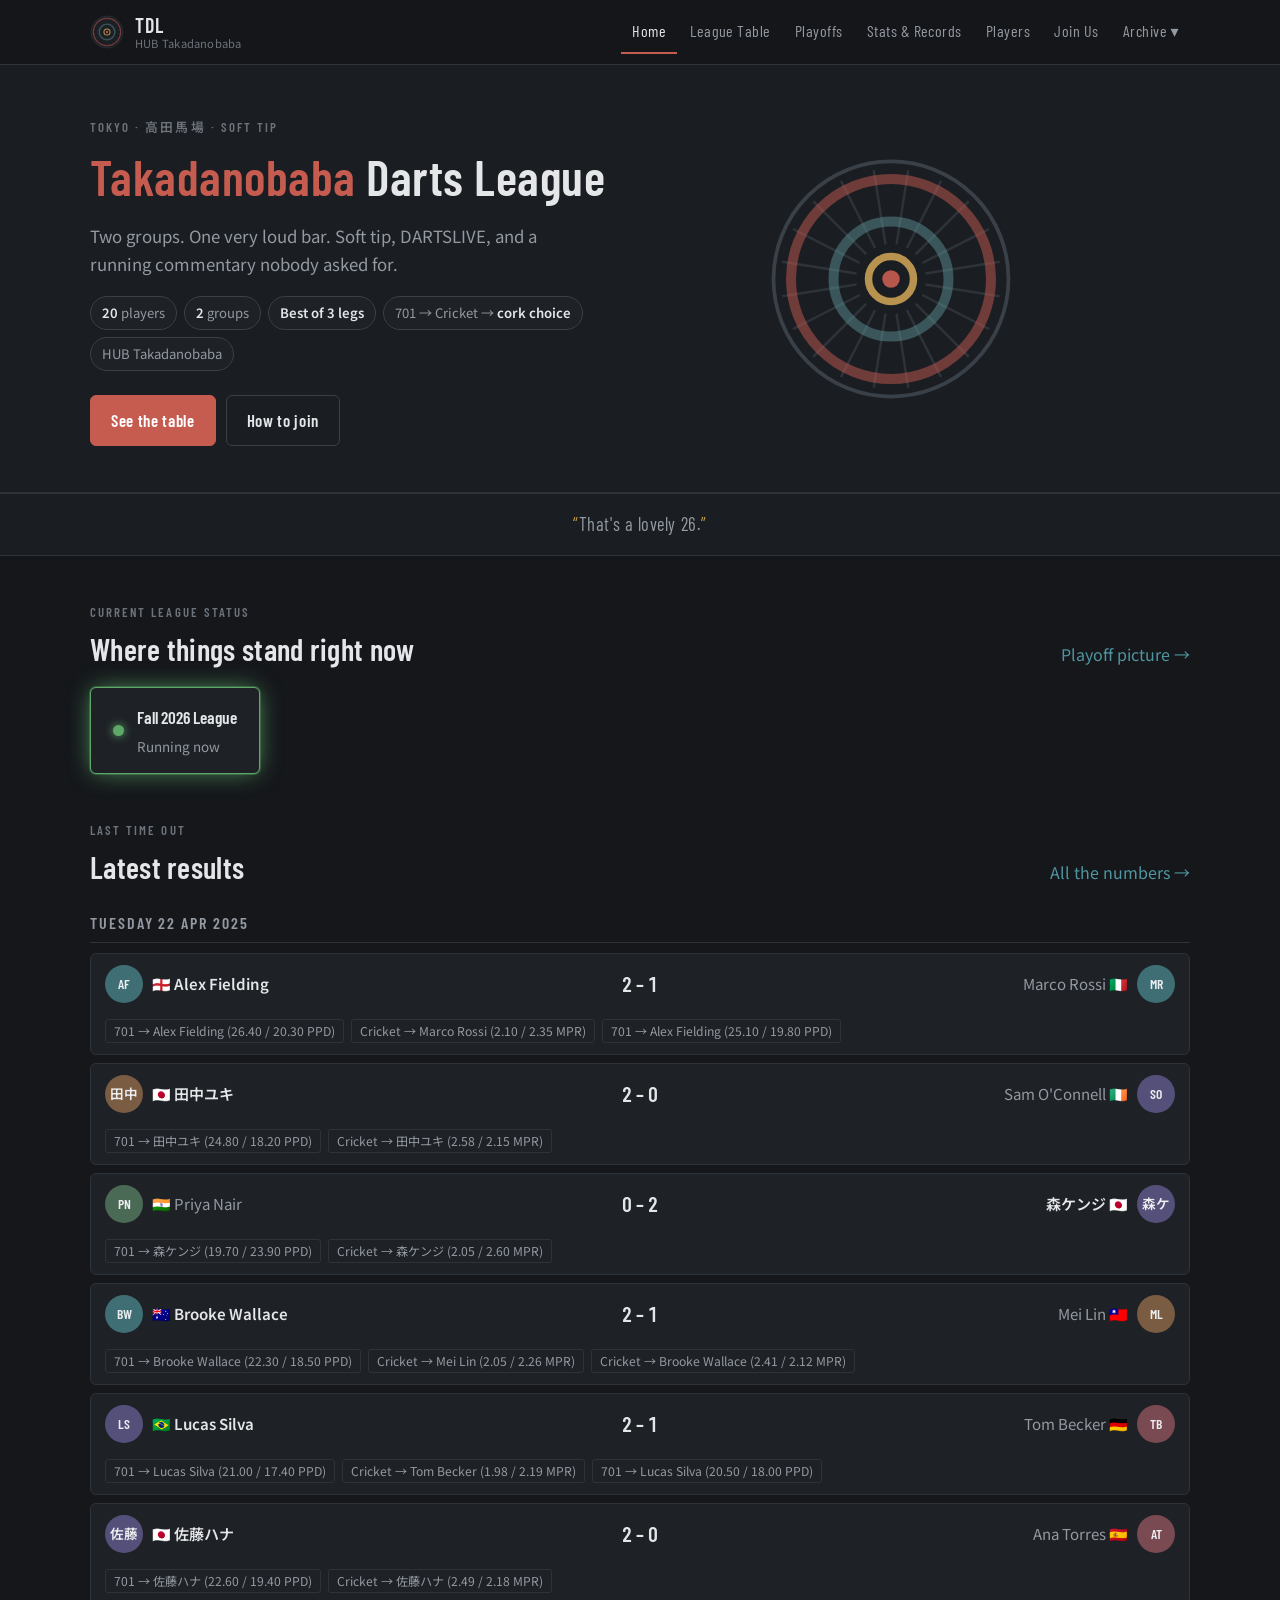
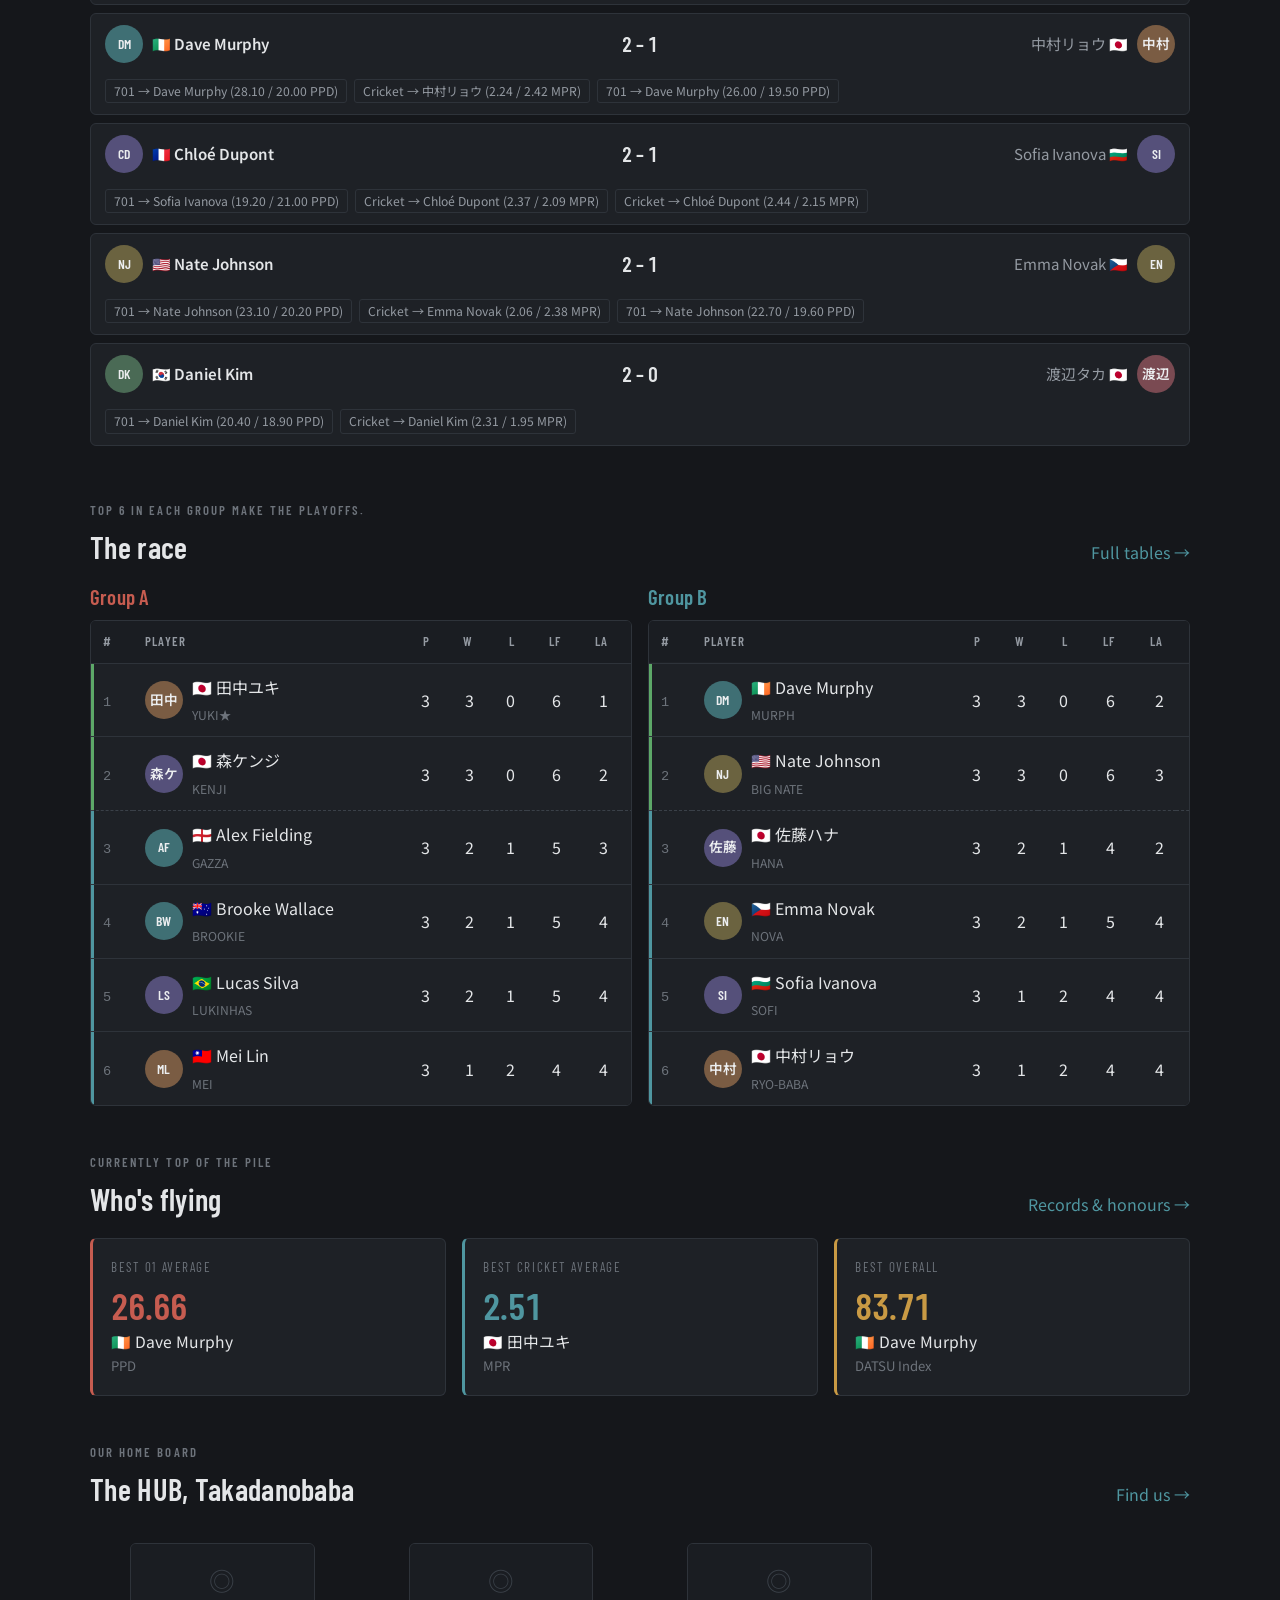
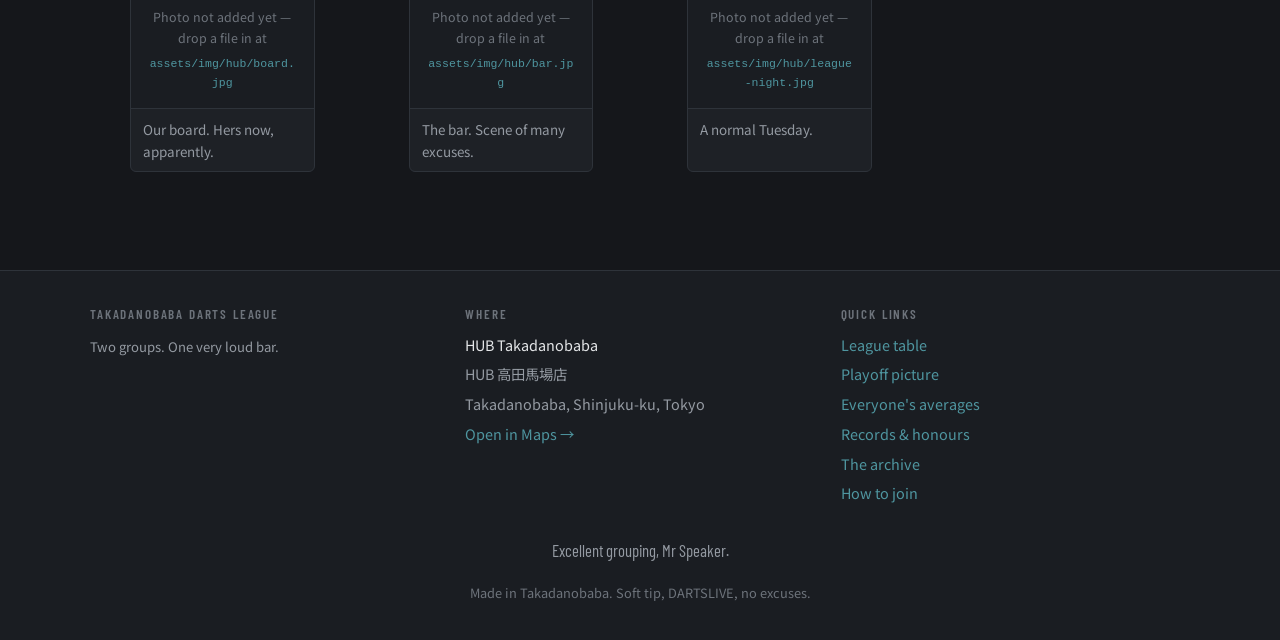
==== index.html @ 2e5734e5 "Initial commit: Datsu darts league site" ====
<!DOCTYPE html>
<html lang="en">
<head>
  <meta charset="UTF-8" />
  <meta name="viewport" content="width=device-width, initial-scale=1.0" />
  <title>Home · TDL</title>
  <meta name="description" content="The Takadanobaba Darts League — soft tip darts league often happening at HUB Takadanobaba, Tokyo. Tables, stats, results and photos." />
  <link rel="icon" href="assets/img/favicon.svg" type="image/svg+xml" />
  <link rel="preconnect" href="https://fonts.googleapis.com" />
  <link rel="preconnect" href="https://fonts.gstatic.com" crossorigin />
  <link href="https://fonts.googleapis.com/css2?family=Barlow+Condensed:wght@400;600;700&family=Noto+Sans+JP:wght@400;500;700&display=swap" rel="stylesheet" />
  <link rel="stylesheet" href="assets/css/styles.css" />
</head>

<body data-page="home" data-title="Home">
  <header class="site-header" id="site-header"></header>

  <!-- ------------------------------------------------------------- HERO -->
  <section class="hero">
    <div class="hero-inner">
      <div>
        <p class="eyebrow">Tokyo · 高田馬場 · Soft tip</p>
        <h1 id="hero-title"></h1>
        <p class="hero-sub" id="hero-sub"></p>
        <div class="chips" id="hero-chips"></div>
        <div class="btn-row">
          <a class="btn" href="league.html">See the table</a>
                    <a class="btn btn-quiet" href="join.html">How to join</a>
        </div>
      </div>
      <div class="hero-art" id="hero-art"></div>
    </div>
  </section>

  <div class="quip-line" id="quip-line"></div>

  <!-- ---------------------------------------------------- LEAGUE STATUS -->
  <section class="section">
    <div class="wrap">
      <div class="section-head">
        <div>
          <p class="eyebrow">Current league status</p>
          <h2>Where things stand right now</h2>
        </div>
        <a href="playoffs.html">Playoff picture →</a>
      </div>
      <div id="status-board"></div>
    </div>
  </section>

  <!-- --------------------------------------------------- LATEST RESULTS -->
  <section class="section" style="padding-top:0">
    <div class="wrap">
      <div class="section-head">
        <div>
          <p class="eyebrow">Last time out</p>
          <h2>Latest results</h2>
        </div>
        <a href="stats.html">All the numbers →</a>
      </div>
      <div id="latest-results"></div>
    </div>
  </section>

    <!-- ----------------------------------------------------- MINI TABLES -->
  <!-- One table per group is built by pages.js, however many groups there are -->
  <section class="section" style="padding-top:0">
    <div class="wrap">
      <div class="section-head">
        <div>
          <p class="eyebrow" id="race-intro"></p>
          <h2>The race</h2>
        </div>
        <a href="league.html">Full tables →</a>
      </div>
      <div class="grid grid-2" id="mini-tables"></div>
    </div>
  </section>

  <!-- --------------------------------------------------------- LEADERS -->
  <section class="section" style="padding-top:0">
    <div class="wrap">
      <div class="section-head">
        <div>
                    <p class="eyebrow">Currently top of the pile</p>
          <h2>Who's flying</h2>
        </div>
        <a href="stats.html#records">Records &amp; honours →</a>
      </div>
      <div class="grid grid-3" id="home-leaders"></div>
    </div>
  </section>

  <!-- ------------------------------------------------------------- HUB -->
  <section class="section" style="padding-top:0">
    <div class="wrap">
      <div class="section-head">
        <div>
          <p class="eyebrow">Our home board</p>
          <h2>The HUB, Takadanobaba</h2>
        </div>
        <a href="join.html">Find us →</a>
      </div>
      <div class="gallery" id="hub-photos"></div>
    </div>
  </section>

  <footer class="site-footer" id="site-footer"></footer>

  <!-- Data first, then the engine, then the page builders -->
  <script src="data/config.js"></script>
  <script src="data/players.js"></script>
  <script src="data/matches.js"></script>
  <script src="data/archive.js"></script>
  <script src="assets/js/core.js"></script>
  <script src="assets/js/pages.js"></script>
  <script src="assets/js/app.js"></script>
</body>
</html>
---- assets/css/styles.css ----
/* ===========================================================================
   DATSU — STYLES
   ---------------------------------------------------------------------------
   Dark, quiet, pub notice-board. If you want to re-skin the site, everything
   you need is in the :root block below — change a colour there and it changes
   everywhere.
   =========================================================================== */

:root {
  /* --- Surfaces ------------------------------------------------------- */
  --ink:     #15171b;   /* page background      */
  --ink-2:   #1a1d22;   /* table heads, footer  */
  --panel:   #1e2126;   /* cards                */
  --panel-2: #23272d;   /* raised bits, hover   */
  --line:    #2e333a;   /* borders              */
  --line-2:  #3a4048;   /* stronger borders     */

  /* --- Text ----------------------------------------------------------- */
  --text:  #e4e6e8;
  --muted: #949aa2;
  --dim:   #6d737b;

  /* --- Accents. Still moody, but with a bit more life in them now. ---- */
  --accent:      #c65c50;   /* dartboard red   */
  --accent-cool: #4f96a0;   /* slate teal      */
  --accent-warm: #c99a44;   /* brass           */
  --accent-good: #5da868;   /* muted green     */
  --accent-gold: #d6b13a;   /* bright gold     */
  --accent-plum: #9a6bab;   /* dusty purple    */

  --font-head: "Barlow Condensed", "Noto Sans JP", "Hiragino Sans", system-ui, sans-serif;
  --font-body: "Noto Sans JP", "Hiragino Sans", system-ui, -apple-system, "Segoe UI", sans-serif;
  --font-mono: ui-monospace, SFMono-Regular, "SF Mono", Menlo, Consolas, monospace;

  --radius: 6px;
  --maxw: 1140px;
}

* { box-sizing: border-box; }
html { scroll-behavior: smooth; }

body {
  margin: 0;
  background: var(--ink);
  color: var(--text);
  font-family: var(--font-body);
  font-size: 16px;
  line-height: 1.65;
  -webkit-font-smoothing: antialiased;
}

img { max-width: 100%; display: block; }
a { color: var(--accent-cool); text-decoration: none; }
a:hover { color: var(--text); text-decoration: underline; text-underline-offset: 3px; }

.wrap { width: 100%; max-width: var(--maxw); margin: 0 auto; padding: 0 20px; }

/* ---------------------------------------------------------------- TYPE --- */
h1, h2, h3, h4 {
  font-family: var(--font-head);
  font-weight: 600;
  line-height: 1.2;
  letter-spacing: 0.01em;
  margin: 0 0 0.5em;
}
h1 { font-size: clamp(2rem, 5vw, 3.1rem); }
h2 { font-size: clamp(1.4rem, 3vw, 1.9rem); }
h3 { font-size: clamp(1.1rem, 2vw, 1.3rem); }
h4 { font-size: 1.05rem; }

.accent      { color: var(--accent); }
.accent-cool { color: var(--accent-cool); }
.accent-warm { color: var(--accent-warm); }
.accent-good { color: var(--accent-good); }
.accent-gold { color: var(--accent-gold); }
.accent-plum { color: var(--accent-plum); }

.eyebrow {
  font-family: var(--font-head);
  font-size: 0.8rem;
  font-weight: 600;
  letter-spacing: 0.16em;
  text-transform: uppercase;
  color: var(--dim);
  margin: 0 0 8px;
}
.muted { color: var(--muted); }
.tiny { font-size: 0.82rem; }
.center { text-align: center; }
.mono { font-family: var(--font-mono); font-size: 0.86em; }

/* -------------------------------------------------------------- HEADER --- */
.site-header {
  position: sticky;
  top: 0;
  z-index: 100;
  background: rgba(21, 23, 27, 0.94);
  backdrop-filter: blur(8px);
  border-bottom: 1px solid var(--line);
}
.header-inner {
  display: flex;
  align-items: center;
  justify-content: space-between;
  gap: 16px;
  padding: 10px 20px;
  max-width: var(--maxw);
  margin: 0 auto;
}
.brand { display: flex; align-items: center; gap: 11px; color: var(--text); }
.brand:hover { text-decoration: none; }
.brand svg { width: 34px; height: 34px; flex: none; }
.brand-text {
  font-family: var(--font-head);
  font-size: 1.25rem;
  font-weight: 600;
  line-height: 1.15;
  letter-spacing: 0.04em;
}
.brand-text small {
  display: block;
  font-family: var(--font-body);
  font-weight: 400;
  color: var(--dim);
  font-size: 0.7rem;
  letter-spacing: 0.02em;
}

.nav-toggle {
  display: none;
  background: var(--panel-2);
  color: var(--text);
  border: 1px solid var(--line-2);
  border-radius: var(--radius);
  font-family: var(--font-head);
  font-size: 0.9rem;
  letter-spacing: 0.1em;
  padding: 9px 14px;
  cursor: pointer;
}

.nav { display: flex; align-items: center; gap: 2px; }
.nav a {
  display: block;
  padding: 8px 11px;
  border-radius: var(--radius);
  color: var(--muted);
  font-family: var(--font-head);
  font-size: 1rem;
  letter-spacing: 0.03em;
  white-space: nowrap;
  border-bottom: 2px solid transparent;
}
.nav a:hover { background: var(--panel-2); color: var(--text); text-decoration: none; }
.nav a.active { color: var(--text); border-bottom-color: var(--accent); border-radius: 0; }

.has-dropdown { position: relative; }
.dropdown {
  position: absolute;
  top: calc(100% + 4px);
  right: 0;
  min-width: 250px;
  background: var(--panel);
  border: 1px solid var(--line-2);
  border-radius: var(--radius);
  padding: 6px;
  display: none;
  box-shadow: 0 14px 30px rgba(0, 0, 0, 0.45);
}
.has-dropdown:hover .dropdown,
.has-dropdown:focus-within .dropdown,
.dropdown.open { display: block; }
.dropdown a { font-family: var(--font-body); font-size: 0.9rem; letter-spacing: 0; border-bottom: none; }
.dropdown .dd-type { color: var(--dim); font-size: 0.78rem; }

/* ---------------------------------------------------------------- HERO --- */
.hero { border-bottom: 1px solid var(--line); background: var(--ink-2); }
.hero-inner {
  max-width: var(--maxw);
  margin: 0 auto;
  padding: 52px 20px 46px;
  display: grid;
  grid-template-columns: 1.2fr 0.8fr;
  gap: 40px;
  align-items: center;
}
.hero h1 { margin-bottom: 12px; }
.hero-sub { font-size: 1.05rem; color: var(--muted); max-width: 52ch; }
.hero-art svg { width: 100%; height: auto; max-width: 250px; margin: 0 auto; }

/* --------------------------------------------------------------- CHIPS --- */
.chips { display: flex; flex-wrap: wrap; gap: 7px; margin-top: 18px; }
.chip {
  font-size: 0.82rem;
  padding: 5px 11px;
  border: 1px solid var(--line-2);
  border-radius: 999px;
  background: var(--panel);
  color: var(--muted);
}
.chip strong { color: var(--text); font-weight: 600; }

/* -------------------------------------------------------------- BUTTON --- */
.btn {
  display: inline-block;
  font-family: var(--font-head);
  font-size: 1.05rem;
  font-weight: 600;
  letter-spacing: 0.04em;
  padding: 11px 20px;
  border-radius: var(--radius);
  border: 1px solid var(--accent);
  background: var(--accent);
  color: #fff;
  cursor: pointer;
  transition: background .15s ease, border-color .15s ease;
}
.btn:hover { background: #c4625a; border-color: #c4625a; color: #fff; text-decoration: none; }
.btn-quiet { background: transparent; border-color: var(--line-2); color: var(--text); }
.btn-quiet:hover { background: var(--panel-2); border-color: var(--muted); color: var(--text); }
.btn-row { display: flex; flex-wrap: wrap; gap: 10px; margin-top: 24px; }

/* ------------------------------------------------------------ SECTIONS --- */
.section { padding: 46px 0; }
.section-head { display: flex; align-items: flex-end; justify-content: space-between; gap: 16px; flex-wrap: wrap; margin-bottom: 20px; }
.section-head h2 { margin: 0; }

.grid { display: grid; gap: 16px; }
.grid-2 { grid-template-columns: repeat(2, minmax(0, 1fr)); }
.grid-3 { grid-template-columns: repeat(3, minmax(0, 1fr)); }
.grid-4 { grid-template-columns: repeat(4, minmax(0, 1fr)); }

.card {
  background: var(--panel);
  border: 1px solid var(--line);
  border-radius: var(--radius);
  padding: 20px;
}
.card h3 { margin-bottom: 8px; }
.card p:last-child { margin-bottom: 0; }
/* A quiet left edge, to mark a card as worth reading */
.card-accent { border-left: 3px solid var(--accent); }
.card-accent-cool { border-left: 3px solid var(--accent-cool); }
.card-accent-warm { border-left: 3px solid var(--accent-warm); }
.card-accent-good { border-left: 3px solid var(--accent-good); }
a.card:hover { border-color: var(--line-2); background: var(--panel-2); text-decoration: none; }

/* -------------------------------------------------------- STATUS BADGE ---
   One thing only: is a league on. A quiet coloured glow does the talking. */
.status-badge {
  display: inline-flex;
  align-items: center;
  gap: 13px;
  padding: 15px 22px;
  border-radius: var(--radius);
  background: var(--panel);
  border: 1px solid var(--line-2);
}
.status-badge.is-on {
  border-color: var(--accent-good);
  box-shadow: 0 0 0 1px rgba(93, 168, 104, 0.35), 0 0 24px -4px var(--accent-good);
}
.status-badge.is-off {
  border-color: var(--accent-warm);
  box-shadow: 0 0 0 1px rgba(201, 154, 68, 0.35), 0 0 24px -4px var(--accent-warm);
}
.status-badge .status-dot { width: 11px; height: 11px; border-radius: 50%; flex: none; }
.status-badge.is-on .status-dot { background: var(--accent-good); box-shadow: 0 0 10px var(--accent-good); }
.status-badge.is-off .status-dot { background: var(--accent-warm); box-shadow: 0 0 10px var(--accent-warm); }
.status-badge .status-text strong {
  display: block;
  font-family: var(--font-head);
  font-size: 1.08rem;
  font-weight: 600;
}
.status-badge .status-text span { color: var(--muted); font-size: 0.84rem; }

/* --------------------------------------------------------------- TABLE --- */
.table-wrap { overflow-x: auto; border: 1px solid var(--line); border-radius: var(--radius); background: var(--panel); }
table.data { width: 100%; border-collapse: collapse; min-width: 640px; }
table.data th, table.data td {
  padding: 10px 12px;
  text-align: left;
  border-bottom: 1px solid var(--line);
  white-space: nowrap;
}
table.data thead th {
  font-family: var(--font-head);
  font-size: 0.8rem;
  font-weight: 600;
  letter-spacing: 0.1em;
  text-transform: uppercase;
  color: var(--muted);
  background: var(--ink-2);
  position: sticky;
  top: 0;
}
table.data tbody tr:hover { background: var(--panel-2); }
table.data td.num, table.data th.num { text-align: right; font-variant-numeric: tabular-nums; }
table.data tbody tr:last-child td { border-bottom: none; }
.sortable thead th { cursor: pointer; user-select: none; }
.sortable thead th:hover { color: var(--text); }
.sortable thead th.sorted-asc::after { content: " \2191"; color: var(--accent); }
.sortable thead th.sorted-desc::after { content: " \2193"; color: var(--accent); }

.pos { font-family: var(--font-mono); font-size: 0.85rem; color: var(--dim); }
.player-cell { display: flex; align-items: center; gap: 9px; }
.player-cell .flag { font-size: 1rem; }
.player-cell .dl { color: var(--dim); font-size: 0.76rem; }

/* Playoff zones — a coloured edge, not a wash of colour */
tr.zone-bye td:first-child      { box-shadow: inset 3px 0 0 var(--accent-good); }
tr.zone-playoff td:first-child  { box-shadow: inset 3px 0 0 var(--accent-cool); }
tr.zone-out td:first-child      { box-shadow: inset 3px 0 0 var(--line-2); }
tr.cutline td { border-bottom: 1px dashed var(--line-2) !important; }

.legend { display: flex; flex-wrap: wrap; gap: 16px; margin-top: 12px; font-size: 0.84rem; color: var(--muted); }
.legend span::before { content: ""; display: inline-block; width: 10px; height: 10px; border-radius: 2px; margin-right: 7px; }
.legend .l-bye::before { background: var(--accent-good); }
.legend .l-po::before { background: var(--accent-cool); }
.legend .l-out::before { background: var(--line-2); }

.tag {
  display: inline-block;
  font-family: var(--font-head);
  font-size: 0.75rem;
  font-weight: 600;
  letter-spacing: 0.08em;
  text-transform: uppercase;
  padding: 2px 8px;
  border-radius: 3px;
  border: 1px solid currentColor;
}
.tag-bye  { color: var(--accent-good); }
.tag-in   { color: var(--accent-cool); }
.tag-hunt { color: var(--accent-warm); }
.tag-out  { color: var(--dim); }

/* --------------------------------------------------------- LEADER CARD --- */
.leader {
  background: var(--panel);
  border: 1px solid var(--line);
  border-radius: var(--radius);
  padding: 18px;
}
.leader .cat {
  font-family: var(--font-head);
  font-size: 0.82rem;
  letter-spacing: 0.12em;
  color: var(--dim);
  text-transform: uppercase;
}
.leader .val {
  font-family: var(--font-head);
  font-size: 2.3rem;
  font-weight: 600;
  line-height: 1.1;
  margin: 6px 0 4px;
  font-variant-numeric: tabular-nums;
}
.leader .who { font-size: 0.98rem; }
.leader .sub { color: var(--dim); font-size: 0.82rem; }

/* A coloured left edge so a row of leader cards is not all one shade */
.leader.tint-accent      { border-left: 3px solid var(--accent); }
.leader.tint-accent-cool { border-left: 3px solid var(--accent-cool); }
.leader.tint-accent-warm { border-left: 3px solid var(--accent-warm); }
.leader.tint-accent-good { border-left: 3px solid var(--accent-good); }
.leader.tint-accent-gold { border-left: 3px solid var(--accent-gold); }
.leader.tint-accent-plum { border-left: 3px solid var(--accent-plum); }

/* ------------------------------------------------------------- AVATARS --- */
.avatar {
  width: 38px; height: 38px; flex: none;
  border-radius: 50%;
  display: grid; place-items: center;
  font-family: var(--font-head);
  font-size: 0.85rem;
  font-weight: 600;
  color: #eceef0;
  background: var(--panel-2);
  overflow: hidden;
}
.avatar img { width: 100%; height: 100%; object-fit: cover; }
.avatar-lg { width: 58px; height: 58px; font-size: 1.15rem; }

.player-card { display: flex; gap: 13px; align-items: flex-start; }
.player-card .meta { min-width: 0; }
.player-card .nm { font-family: var(--font-head); font-size: 1.25rem; font-weight: 600; line-height: 1.2; }
.player-card .dl { color: var(--accent-cool); font-size: 0.85rem; font-family: var(--font-mono); }
.notes { list-style: none; padding: 0; margin: 12px 0 0; display: flex; flex-wrap: wrap; gap: 6px; }
.notes li {
  font-size: 0.78rem;
  border: 1px solid var(--line-2);
  border-radius: 3px;
  padding: 2px 8px;
  color: var(--accent-warm);
}

/* ------------------------------------------------------------- BRACKET ---
   Every round is a flex column of equal-height cells, so one cell in round
   two is exactly as tall as two cells in round one and therefore lines up
   with the middle of the pair that feeds it. The joining lines are drawn
   with pseudo-elements, so there is no fixed geometry to maintain when the
   number of players changes.                                              */

.bracket-scroll { overflow-x: auto; padding-bottom: 10px; }
.bracket {
  --conn: 26px;                 /* width of the connector gutter */
  display: flex;
  align-items: stretch;
  min-width: 900px;
}
.bracket-round { flex: 1 1 0; display: flex; flex-direction: column; min-width: 0; }
.bracket-round:not(:last-child) { padding-right: var(--conn); }

.bracket-round-title {
  flex: none;
  font-family: var(--font-head);
  font-size: 0.82rem;
  font-weight: 600;
  letter-spacing: 0.14em;
  text-transform: uppercase;
  color: var(--muted);
  text-align: center;
  margin: 0 0 12px;
  padding-bottom: 8px;
  border-bottom: 1px solid var(--line);
}
.bracket-round-title span {
  display: block;
  font-size: 0.78rem;
  font-weight: 400;
  letter-spacing: 0.04em;
  text-transform: none;
  color: var(--dim);
}

.bracket-cells { flex: 1; display: flex; flex-direction: column; min-height: calc(var(--cells, 8) * 66px); }
.bracket-cell { flex: 1; display: flex; align-items: center; position: relative; min-width: 0; }

/* Outgoing line: cell centre to half way across the gutter. */
.bracket-round:not(:last-child) .bracket-cell:not(.is-empty)::after {
  content: "";
  position: absolute;
  left: 100%;
  top: 50%;
  width: calc(var(--conn) / 2);
  border-top: 1px solid var(--line-2);
}
/* Vertical line: half a cell, up or down, meeting its partner on the join. */
.bracket-round:not(:last-child) .bracket-cell:not(.is-empty)::before {
  content: "";
  position: absolute;
  left: calc(100% + var(--conn) / 2);
  height: 50%;
  border-left: 1px solid var(--line-2);
}
.bracket-round:not(:last-child) .bracket-cell:nth-child(odd)::before  { top: 50%; }
.bracket-round:not(:last-child) .bracket-cell:nth-child(even)::before { top: 0; }

/* Incoming line: gutter to the left edge of the tie. */
.bracket-round:not(:first-child) .bracket-cell:not(.is-empty) .tie::before {
  content: "";
  position: absolute;
  right: 100%;
  top: 50%;
  width: calc(var(--conn) / 2);
  border-top: 1px solid var(--line-2);
}

.tie {
  position: relative;
  width: 100%;
  border: 1px solid var(--line);
  border-radius: var(--radius);
  background: var(--panel);
}
.tie .side {
  display: flex;
  justify-content: space-between;
  align-items: baseline;
  gap: 8px;
  padding: 7px 10px;
  font-size: 0.88rem;
}
.tie .side + .side { border-top: 1px solid var(--line); }
.tie .side .seed { font-family: var(--font-mono); font-size: 0.72rem; color: var(--dim); margin-right: 7px; }
.tie .side .nm { overflow: hidden; text-overflow: ellipsis; white-space: nowrap; }
.tie .side.pending .nm { color: var(--dim); font-style: italic; }
.tie .side.win { background: rgba(106, 145, 105, 0.14); }
.tie .side.win .nm { color: var(--text); font-weight: 600; }
.tie .fmt {
  display: flex;
  justify-content: space-between;
  gap: 8px;
  font-family: var(--font-head);
  font-size: 0.72rem;
  letter-spacing: 0.1em;
  text-transform: uppercase;
  color: var(--dim);
  padding: 4px 10px;
  background: var(--ink-2);
  border-top: 1px solid var(--line);
  border-radius: 0 0 var(--radius) var(--radius);
}
.tie-bye { border-style: dashed; background: transparent; }
.tie-bye .side { color: var(--muted); }
.bracket-cell.is-empty .tie { visibility: hidden; }

/* ------------------------------------------------------------- GALLERY --- */
.gallery { display: grid; grid-template-columns: repeat(auto-fill, minmax(230px, 1fr)); gap: 14px; }
.shot { border: 1px solid var(--line); border-radius: var(--radius); overflow: hidden; background: var(--panel); }
.shot img { aspect-ratio: 4 / 3; object-fit: cover; width: 100%; }
.shot figcaption { padding: 9px 12px; font-size: 0.84rem; color: var(--muted); }
.photo-missing {
  aspect-ratio: 4 / 3;
  display: grid; place-content: center; gap: 5px; text-align: center; padding: 16px;
  background: var(--ink-2);
  border-bottom: 1px solid var(--line);
  color: var(--dim);
  font-size: 0.78rem;
}
.photo-missing .big { font-family: var(--font-head); font-size: 1.6rem; color: var(--line-2); }
.photo-missing code { color: var(--accent-cool); word-break: break-all; font-size: 0.72rem; font-family: var(--font-mono); }

/* -------------------------------------------------------------- RESULT --- */
.result-row {
  display: grid;
  grid-template-columns: 1fr auto 1fr;
  align-items: center;
  gap: 12px;
  padding: 11px 14px;
  border: 1px solid var(--line);
  border-radius: var(--radius);
  background: var(--panel);
  margin-bottom: 8px;
}
.result-row .p { display: flex; align-items: center; gap: 9px; min-width: 0; }
.result-row .p.right { justify-content: flex-end; text-align: right; }
.result-row .p .nm { font-size: 0.94rem; overflow: hidden; text-overflow: ellipsis; white-space: nowrap; color: var(--muted); }
.result-row .p.winner .nm { color: var(--text); font-weight: 600; }
.result-row .score {
  font-family: var(--font-head);
  font-size: 1.3rem;
  font-weight: 600;
  font-variant-numeric: tabular-nums;
}
.legs-detail { grid-column: 1 / -1; display: flex; flex-wrap: wrap; gap: 7px; margin-top: 4px; }
.leg-pill { font-size: 0.76rem; border: 1px solid var(--line); border-radius: 3px; padding: 1px 8px; color: var(--muted); }

.date-head {
  font-family: var(--font-head);
  font-size: 1rem;
  font-weight: 600;
  letter-spacing: 0.12em;
  text-transform: uppercase;
  color: var(--muted);
  margin: 24px 0 10px;
  padding-bottom: 6px;
  border-bottom: 1px solid var(--line);
}

/* A LINE ID, shown big enough to actually read and type in */
.line-id {
  display: inline-block;
  font-family: var(--font-head);
  font-size: 1.3rem;
  font-weight: 600;
  letter-spacing: 0.05em;
  padding: 9px 18px;
  border: 1px dashed var(--accent-cool);
  border-radius: var(--radius);
  color: var(--accent-cool);
  margin: 4px 0 10px;
}

/* --------------------------------------------------------------- STEPS --- */
.steps { counter-reset: step; list-style: none; padding: 0; margin: 0; }
.steps li { counter-increment: step; position: relative; padding-left: 46px; margin-bottom: 18px; }
.steps li::before {
  content: counter(step);
  position: absolute; left: 0; top: 1px;
  width: 30px; height: 30px;
  display: grid; place-items: center;
  border-radius: 50%;
  border: 1px solid var(--accent);
  color: var(--accent);
  font-family: var(--font-head);
  font-size: 1rem;
  font-weight: 600;
}
.steps li strong { display: block; font-family: var(--font-head); font-size: 1.15rem; font-weight: 600; margin-bottom: 2px; }

/* --------------------------------------------------------------- QUIPS --- */
.quip-line {
  border-top: 1px solid var(--line);
  border-bottom: 1px solid var(--line);
  background: var(--ink-2);
  padding: 15px 0;
  text-align: center;
  font-family: var(--font-head);
  font-size: 1.15rem;
  letter-spacing: 0.03em;
  color: var(--muted);
}
.quip-line em { color: var(--accent-warm); font-style: normal; }

/* -------------------------------------------------------------- FOOTER --- */
.site-footer { border-top: 1px solid var(--line); background: var(--ink-2); padding: 36px 0 24px; margin-top: 36px; }
.footer-grid { display: grid; grid-template-columns: repeat(3, minmax(0, 1fr)); gap: 26px; }
.site-footer h4 {
  font-size: 0.82rem;
  letter-spacing: 0.14em;
  color: var(--dim);
  text-transform: uppercase;
  margin-bottom: 10px;
}
.site-footer ul { list-style: none; padding: 0; margin: 0; }
.site-footer li { margin-bottom: 6px; font-size: 0.9rem; }
.quip { margin-top: 26px; text-align: center; font-family: var(--font-head); font-size: 1.05rem; color: var(--muted); }
.copyright { text-align: center; color: var(--dim); font-size: 0.8rem; margin-top: 10px; }

/* ----------------------------------------------------------- RESPONSIVE --- */
@media (max-width: 960px) {
  .hero-inner { grid-template-columns: 1fr; }
  .hero-art { order: -1; max-width: 190px; }
  .grid-4 { grid-template-columns: repeat(2, minmax(0, 1fr)); }
  .grid-3 { grid-template-columns: repeat(2, minmax(0, 1fr)); }
  .footer-grid { grid-template-columns: 1fr 1fr; }
}

@media (max-width: 780px) {
  .nav-toggle { display: block; }
  .nav {
    display: none;
    position: absolute;
    top: 100%; left: 0; right: 0;
    flex-direction: column;
    align-items: stretch;
    background: var(--panel);
    border-bottom: 1px solid var(--line);
    padding: 10px;
    gap: 1px;
    max-height: 75vh;
    overflow-y: auto;
  }
  .nav.open { display: flex; }
  .nav a { font-size: 1.05rem; padding: 11px; border-bottom: none; }
  .nav a.active { border-radius: var(--radius); background: var(--panel-2); }
  .site-header { position: relative; }
  .dropdown { position: static; display: block; border: none; box-shadow: none; background: transparent; padding: 0 0 0 14px; min-width: 0; }
}

@media (max-width: 620px) {
  .grid-2, .grid-3, .grid-4 { grid-template-columns: 1fr; }
  .footer-grid { grid-template-columns: 1fr; }
  .section { padding: 34px 0; }
  .bracket { min-width: 720px; --conn: 16px; }
}

@media (prefers-reduced-motion: reduce) {
  * { animation: none !important; transition: none !important; }
}
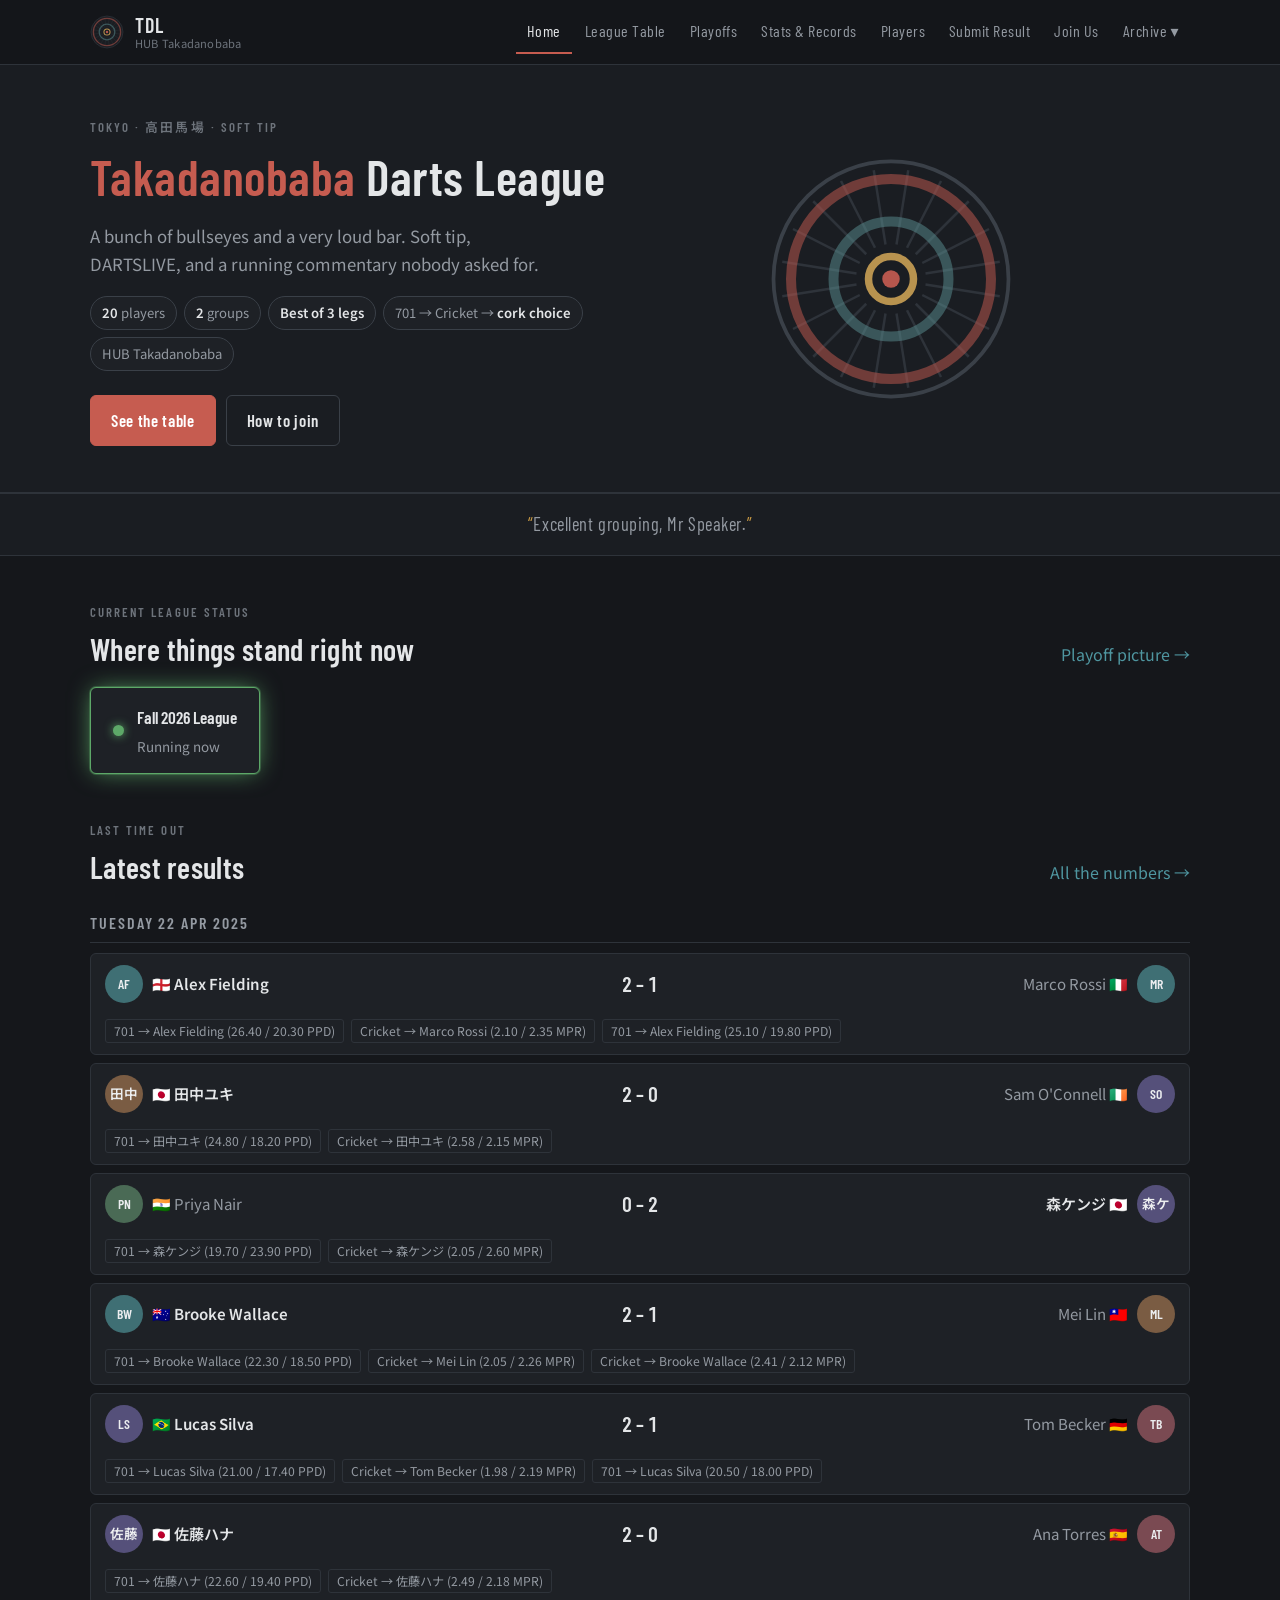
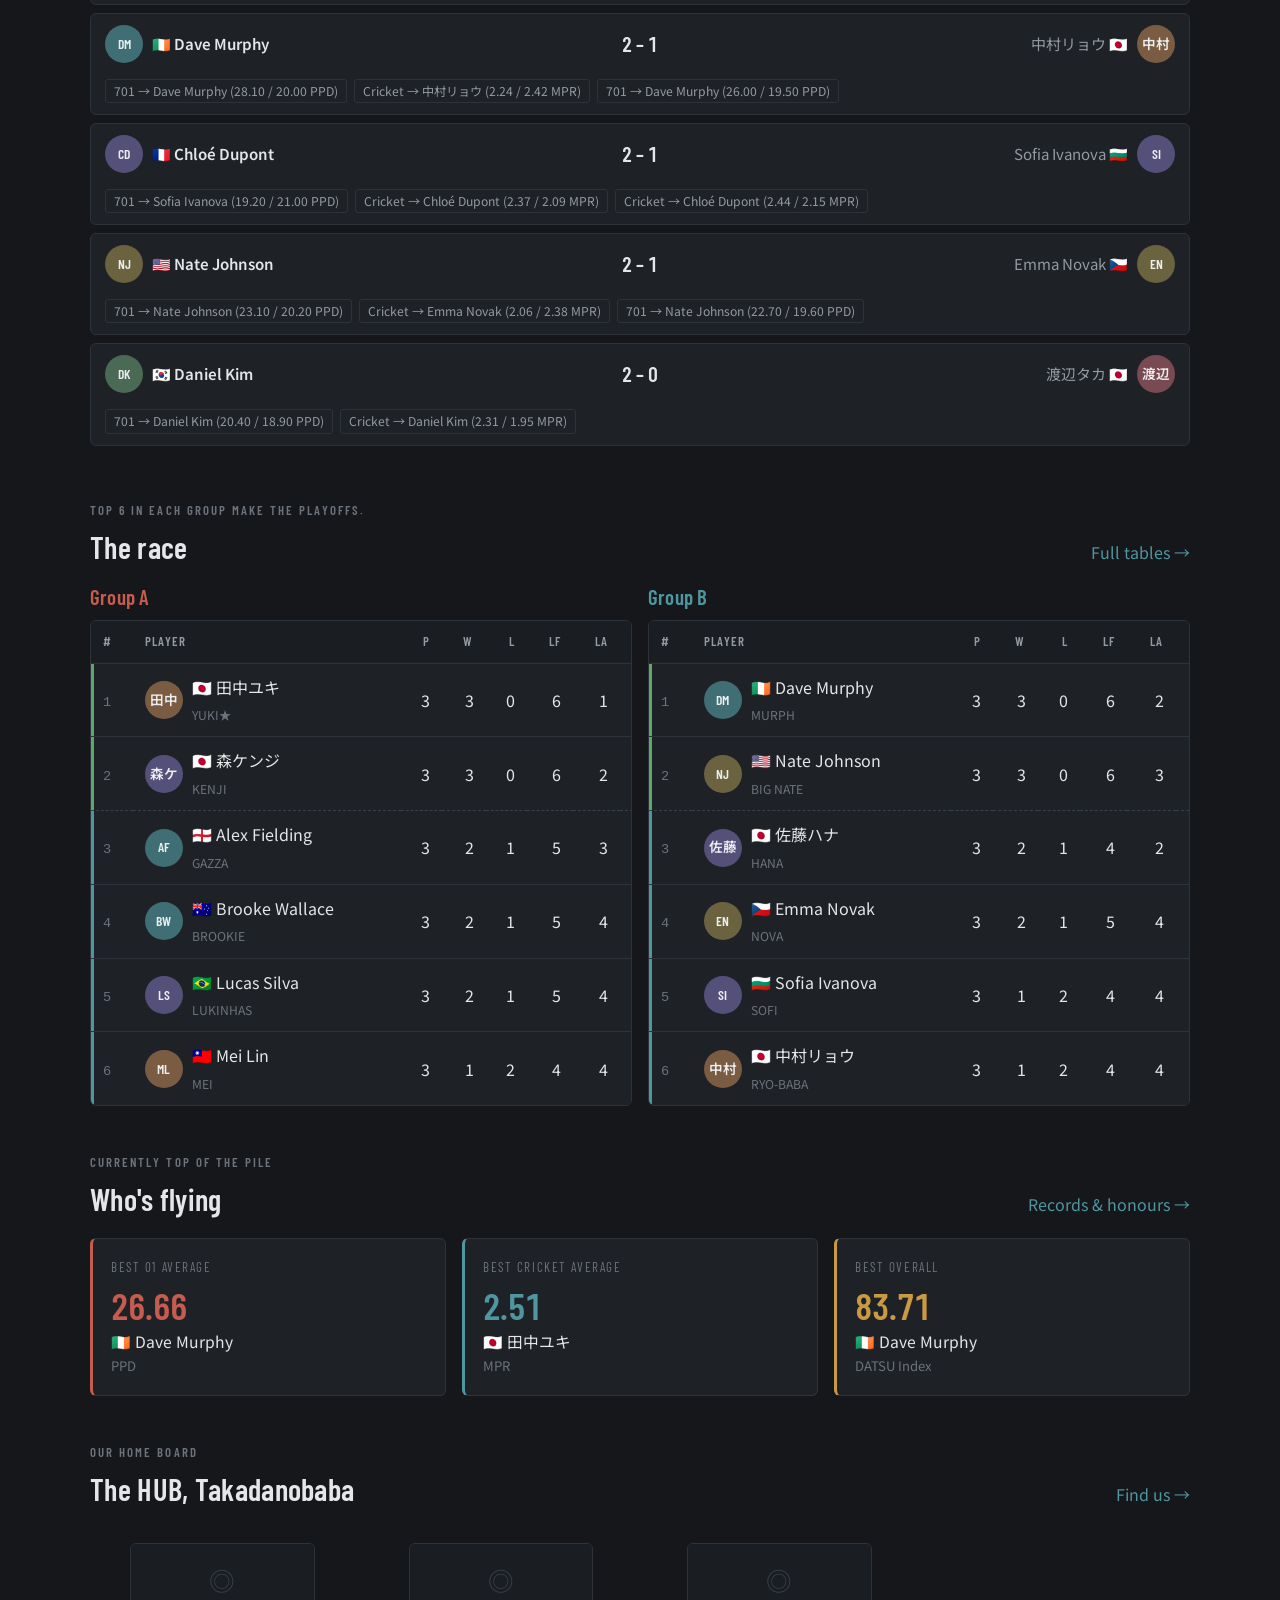
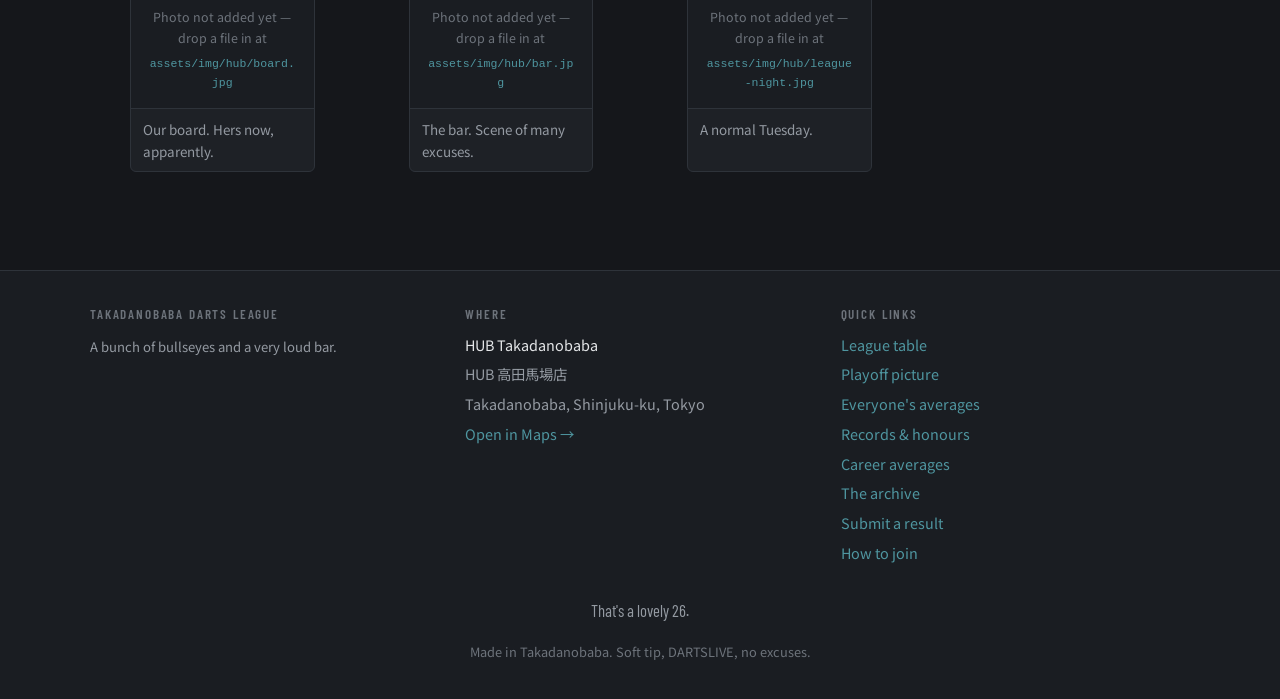
==== commit 8de7f6b0: "Add career averages (active players + history) and a phone-friendly Submit Result form" ====
--- a/index.html
+++ b/index.html
@@ -111,6 +111,7 @@
   <script src="data/config.js"></script>
   <script src="data/players.js"></script>
   <script src="data/matches.js"></script>
+  <script src="data/history.js"></script>
   <script src="data/archive.js"></script>
   <script src="assets/js/core.js"></script>
   <script src="assets/js/pages.js"></script>
--- a/assets/css/styles.css
+++ b/assets/css/styles.css
@@ -605,6 +605,56 @@
   color: var(--muted);
 }
 .quip-line em { color: var(--accent-warm); font-style: normal; }
+
+/* ---------------------------------------------------------------- FORM --- */
+.field-row { display: flex; flex-wrap: wrap; gap: 14px; margin-bottom: 14px; }
+.field { flex: 1 1 160px; min-width: 0; }
+.field label {
+  display: block;
+  font-family: var(--font-head);
+  font-size: 0.78rem;
+  letter-spacing: 0.08em;
+  text-transform: uppercase;
+  color: var(--dim);
+  margin-bottom: 5px;
+}
+.field input, .field select {
+  width: 100%;
+  background: var(--panel-2);
+  border: 1px solid var(--line-2);
+  border-radius: var(--radius);
+  color: var(--text);
+  font-family: var(--font-body);
+  font-size: 0.95rem;
+  padding: 9px 10px;
+}
+.field input:focus, .field select:focus { outline: none; border-color: var(--accent-cool); }
+.field.checkbox-field { display: flex; align-items: center; flex: 1 1 220px; }
+.field.checkbox-field label {
+  display: flex; align-items: center; gap: 8px;
+  text-transform: none; letter-spacing: 0; font-family: var(--font-body);
+  font-size: 0.9rem; color: var(--muted); margin: 0;
+}
+.field.checkbox-field input { width: auto; }
+.leg-fields {
+  border: 1px solid var(--line);
+  border-radius: var(--radius);
+  padding: 14px 16px 2px;
+  margin: 0 0 16px;
+}
+.leg-fields legend {
+  padding: 0 6px;
+  font-family: var(--font-head);
+  font-size: 0.9rem;
+  font-weight: 600;
+  color: var(--accent-cool);
+}
+.leg-fields legend .muted { font-family: var(--font-body); font-weight: 400; font-size: 0.78rem; }
+.form-msg { min-height: 1.3em; margin: 6px 0 0; font-size: 0.9rem; }
+.form-msg.is-err  { color: var(--accent); }
+.form-msg.is-ok   { color: var(--accent-good); }
+.form-msg.is-pending { color: var(--muted); }
+#resultForm .btn:disabled { opacity: 0.55; cursor: not-allowed; }
 
 /* -------------------------------------------------------------- FOOTER --- */
 .site-footer { border-top: 1px solid var(--line); background: var(--ink-2); padding: 36px 0 24px; margin-top: 36px; }
@@ -657,6 +707,8 @@
   .footer-grid { grid-template-columns: 1fr; }
   .section { padding: 34px 0; }
   .bracket { min-width: 720px; --conn: 16px; }
+  .field-row { flex-direction: column; }
+  .field { flex-basis: auto; }
 }
 
 @media (prefers-reduced-motion: reduce) {
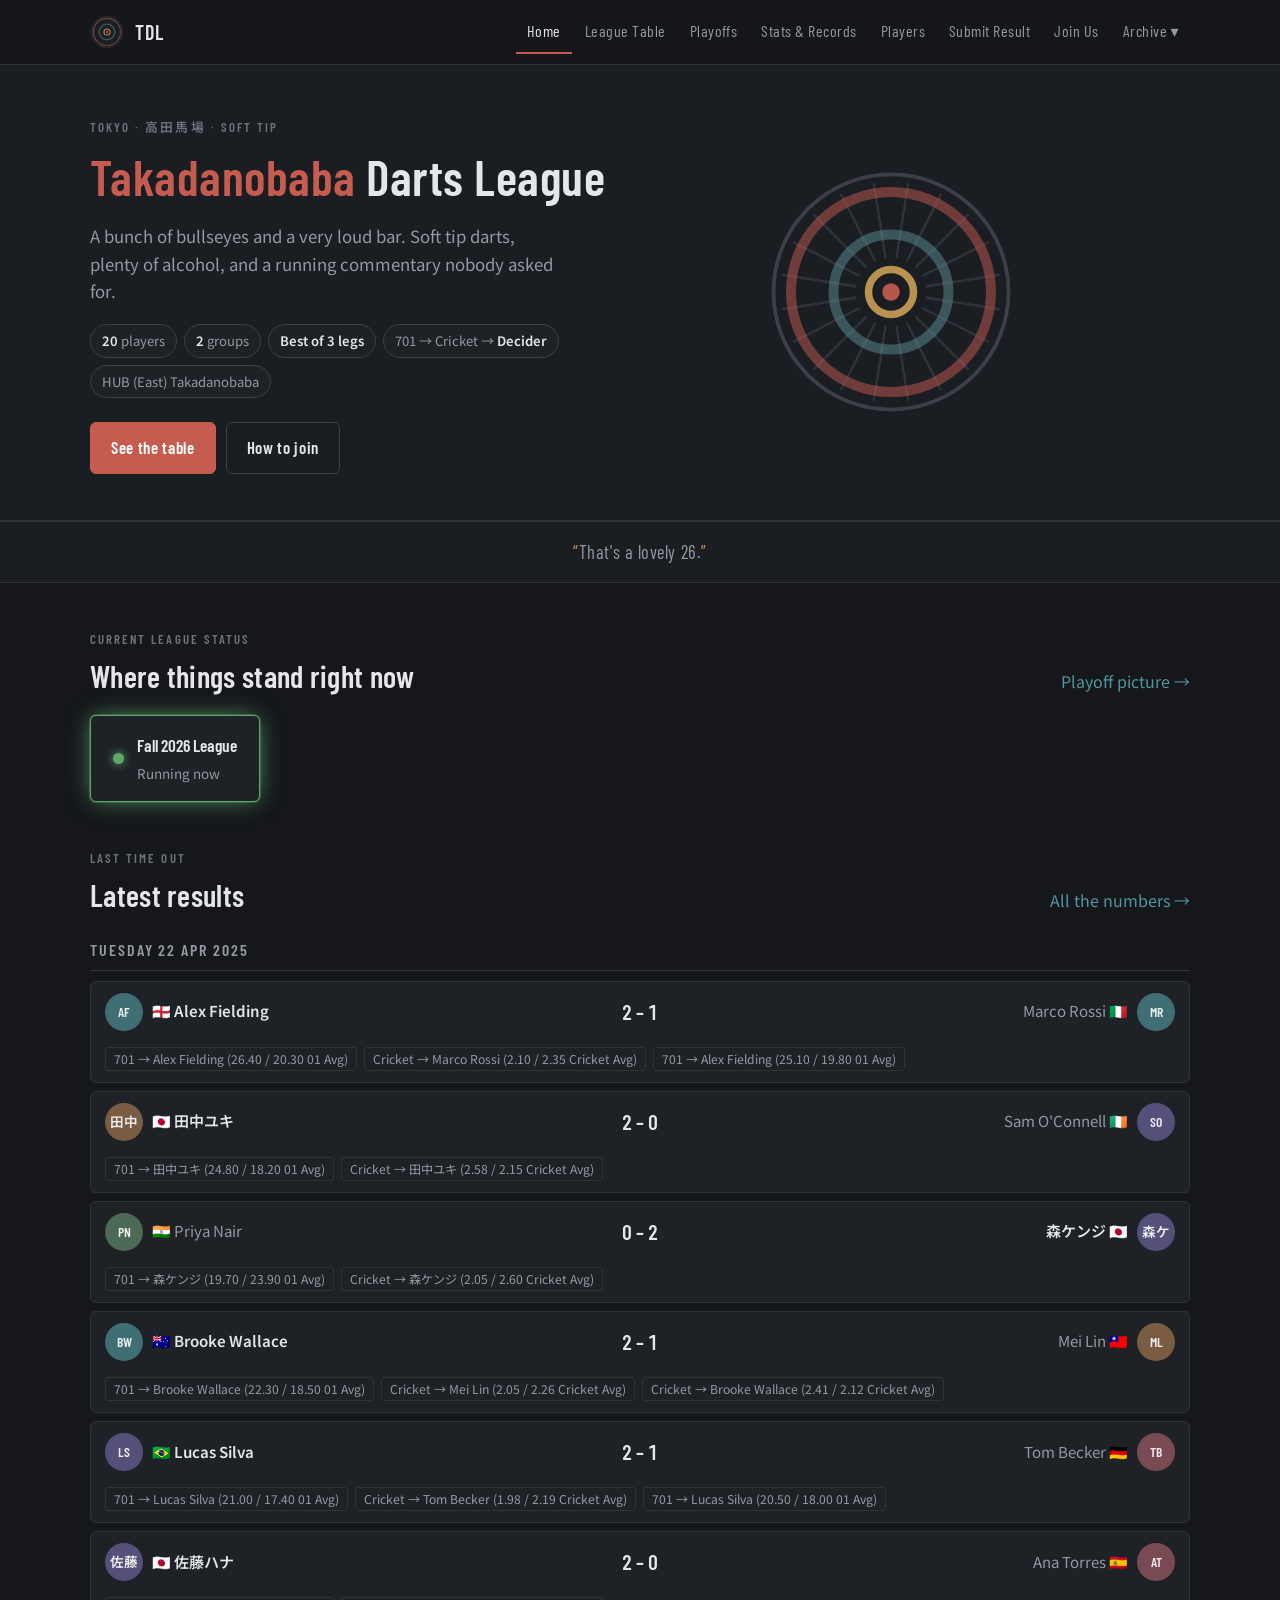
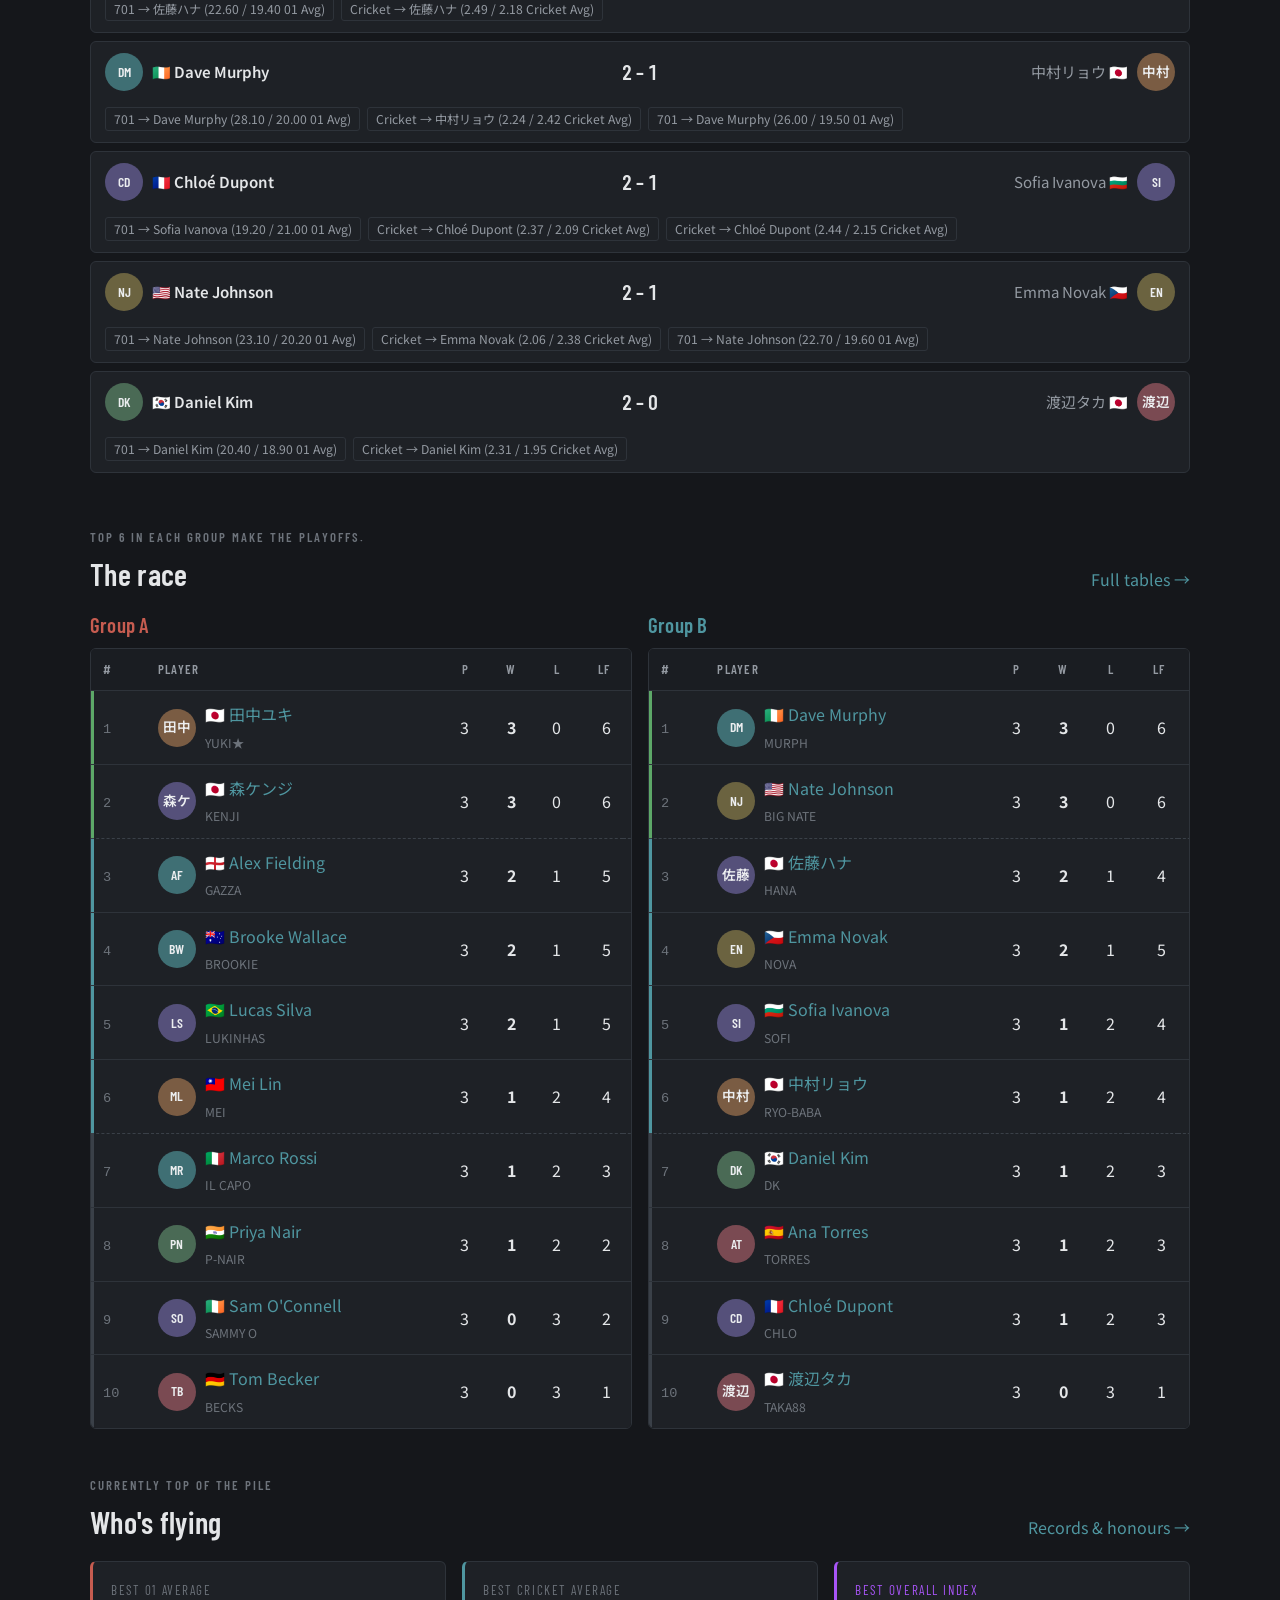
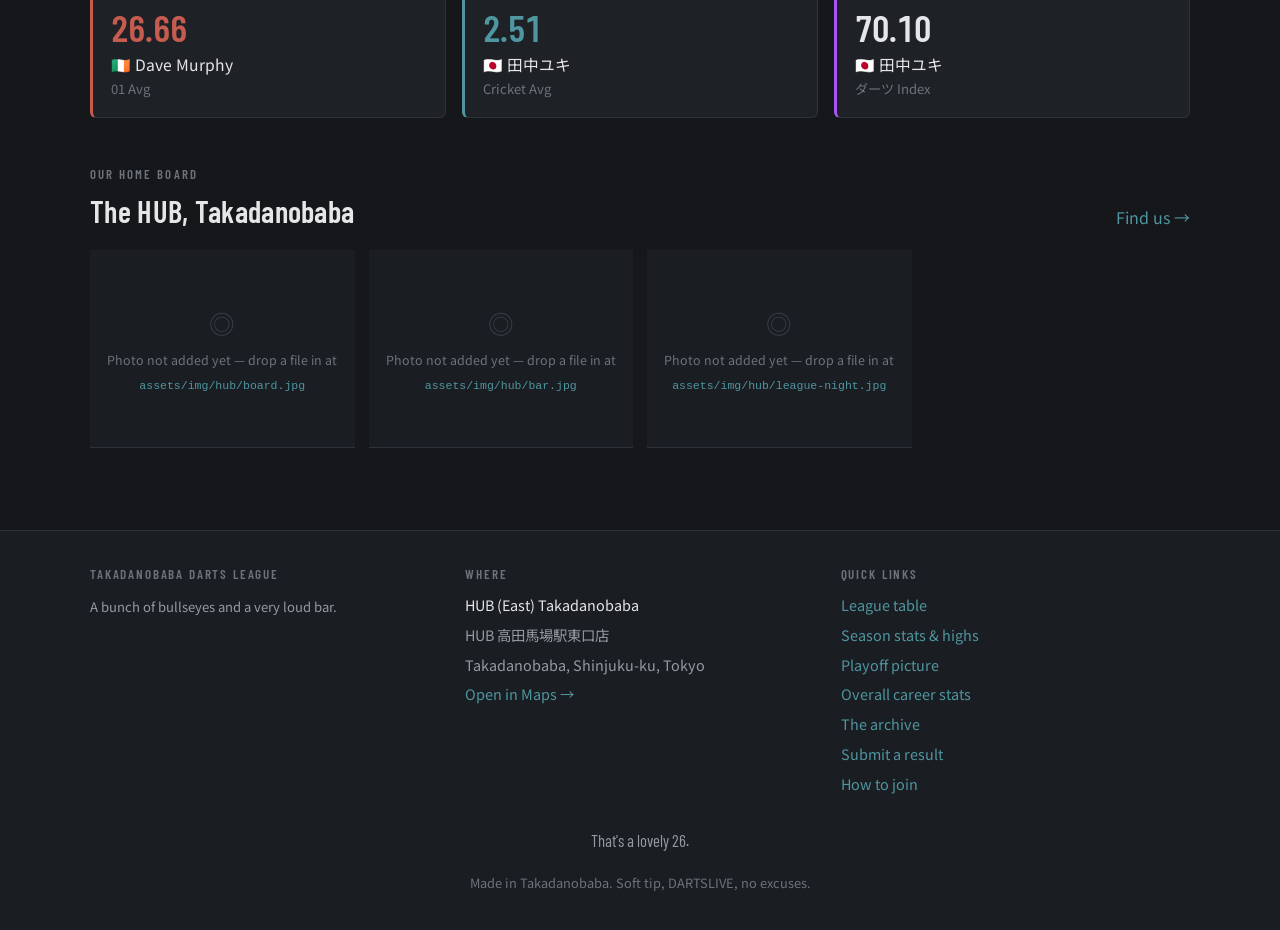
==== commit b24d2788: "Add season awards, rollover, live bracket and tournament mode Season awards: eleven superlatives (Un" ====
--- a/index.html
+++ b/index.html
@@ -113,6 +113,7 @@
   <script src="data/matches.js"></script>
   <script src="data/history.js"></script>
   <script src="data/archive.js"></script>
+  <script src="data/playoffs.js"></script>
   <script src="assets/js/core.js"></script>
   <script src="assets/js/pages.js"></script>
   <script src="assets/js/app.js"></script>
--- a/assets/css/styles.css
+++ b/assets/css/styles.css
@@ -26,7 +26,8 @@
   --accent-warm: #c99a44;   /* brass           */
   --accent-good: #5da868;   /* muted green     */
   --accent-gold: #d6b13a;   /* bright gold     */
-  --accent-plum: #9a6bab;   /* dusty purple    */
+  --accent-plum:   #9a6bab;   /* dusty purple    */
+  --accent-violet: #a855f7;   /* electric violet */
 
   --font-head: "Barlow Condensed", "Noto Sans JP", "Hiragino Sans", system-ui, sans-serif;
   --font-body: "Noto Sans JP", "Hiragino Sans", system-ui, -apple-system, "Segoe UI", sans-serif;
@@ -264,9 +265,19 @@
   border-color: var(--accent-warm);
   box-shadow: 0 0 0 1px rgba(201, 154, 68, 0.35), 0 0 24px -4px var(--accent-warm);
 }
+.status-badge.is-playoffs {
+  border-color: var(--accent-gold);
+  box-shadow: 0 0 0 1px rgba(214, 177, 58, 0.35), 0 0 24px -4px var(--accent-gold);
+}
+.status-badge.is-tournament {
+  border-color: var(--accent-violet);
+  box-shadow: 0 0 0 1px rgba(168, 85, 247, 0.4), 0 0 26px -4px var(--accent-violet);
+}
 .status-badge .status-dot { width: 11px; height: 11px; border-radius: 50%; flex: none; }
 .status-badge.is-on .status-dot { background: var(--accent-good); box-shadow: 0 0 10px var(--accent-good); }
 .status-badge.is-off .status-dot { background: var(--accent-warm); box-shadow: 0 0 10px var(--accent-warm); }
+.status-badge.is-playoffs .status-dot { background: var(--accent-gold); box-shadow: 0 0 10px var(--accent-gold); }
+.status-badge.is-tournament .status-dot { background: var(--accent-violet); box-shadow: 0 0 10px var(--accent-violet); }
 .status-badge .status-text strong {
   display: block;
   font-family: var(--font-head);
@@ -276,7 +287,13 @@
 .status-badge .status-text span { color: var(--muted); font-size: 0.84rem; }
 
 /* --------------------------------------------------------------- TABLE --- */
-.table-wrap { overflow-x: auto; border: 1px solid var(--line); border-radius: var(--radius); background: var(--panel); }
+.table-wrap {
+  overflow-x: auto;
+  border: 1px solid var(--line);
+  border-radius: var(--radius);
+  background: var(--panel);
+  -webkit-overflow-scrolling: touch;
+}
 table.data { width: 100%; border-collapse: collapse; min-width: 640px; }
 table.data th, table.data td {
   padding: 10px 12px;
@@ -284,6 +301,17 @@
   border-bottom: 1px solid var(--line);
   white-space: nowrap;
 }
+/* The rank/position column stays put while the rest of a wide table
+   scrolls sideways underneath it, so you never lose track of which
+   row you're looking at on a phone. */
+table.data th:first-child, table.data td:first-child {
+  position: sticky;
+  left: 0;
+  z-index: 1;
+  background: var(--panel);
+}
+table.data thead th:first-child { background: var(--ink-2); z-index: 2; }
+table.data tbody tr:hover td:first-child { background: var(--panel-2); }
 table.data thead th {
   font-family: var(--font-head);
   font-size: 0.8rem;
@@ -308,6 +336,25 @@
 .player-cell .flag { font-size: 1rem; }
 .player-cell .dl { color: var(--dim); font-size: 0.76rem; }
 
+/* A player name that opens the quick-glimpse popup (league page only) */
+button.player-cell-link {
+  background: none;
+  border: none;
+  margin: 0;
+  padding: 0;
+  font: inherit;
+  text-align: left;
+  color: var(--accent-cool);
+  cursor: pointer;
+  width: 100%;
+}
+button.player-cell-link:hover,
+button.player-cell-link:focus-visible {
+  color: var(--text);
+}
+button.player-cell-link:hover .dl,
+button.player-cell-link:focus-visible .dl { color: var(--dim); }
+
 /* Playoff zones — a coloured edge, not a wash of colour */
 tr.zone-bye td:first-child      { box-shadow: inset 3px 0 0 var(--accent-good); }
 tr.zone-playoff td:first-child  { box-shadow: inset 3px 0 0 var(--accent-cool); }
@@ -335,6 +382,16 @@
 .tag-in   { color: var(--accent-cool); }
 .tag-hunt { color: var(--accent-warm); }
 .tag-out  { color: var(--dim); }
+
+/* Small green check indicator when all league games are completed */
+.played-done {
+  display: inline-block;
+  margin-left: 4px;
+  font-size: 0.85em;
+  font-weight: 700;
+  color: var(--accent-good);
+  cursor: help;
+}
 
 /* --------------------------------------------------------- LEADER CARD --- */
 .leader {
@@ -368,6 +425,289 @@
 .leader.tint-accent-good { border-left: 3px solid var(--accent-good); }
 .leader.tint-accent-gold { border-left: 3px solid var(--accent-gold); }
 .leader.tint-accent-plum { border-left: 3px solid var(--accent-plum); }
+.leader.tint-accent-violet { border-left: 3px solid var(--accent-violet); }
+.leader.tint-accent-violet .cat { color: var(--accent-violet); }
+
+/* A little extra flair for a leader card, used for the archive page's
+   "best of the season" boxes -- a soft, diffused neon glow around the
+   edge, in whatever colour --glow is set to inline. Falls back to the
+   plain red accent if --glow isn't set, so it never breaks silently. */
+.leader.neon {
+  position: relative;
+  border-left-color: var(--glow, var(--accent));
+  background: linear-gradient(165deg, var(--panel-2), var(--panel) 60%);
+  box-shadow:
+    0 0 0 1px rgba(255, 255, 255, 0.03) inset,
+    0 0 16px -4px var(--glow, var(--accent)),
+    0 0 40px -8px var(--glow, var(--accent));
+  transition: box-shadow 0.2s ease, transform 0.2s ease;
+}
+.leader.neon:hover {
+  transform: translateY(-2px);
+  box-shadow:
+    0 0 0 1px rgba(255, 255, 255, 0.05) inset,
+    0 0 22px -2px var(--glow, var(--accent)),
+    0 0 56px -6px var(--glow, var(--accent));
+}
+
+/* ------------------------------------------------------ AWARD CARDS ---
+   Season superlatives. Same visual family as the leader cards, but with
+   room for a one-line explanation of why the award exists, because half
+   the fun is the joke.                                                 */
+.award-card {
+  background: var(--panel);
+  border: 1px solid var(--line);
+  border-left: 3px solid var(--accent);
+  border-radius: var(--radius);
+  padding: 16px 18px;
+  display: flex;
+  flex-direction: column;
+  gap: 6px;
+}
+.award-card.tint-accent        { border-left-color: var(--accent); }
+.award-card.tint-accent-cool   { border-left-color: var(--accent-cool); }
+.award-card.tint-accent-warm   { border-left-color: var(--accent-warm); }
+.award-card.tint-accent-good   { border-left-color: var(--accent-good); }
+.award-card.tint-accent-gold   { border-left-color: var(--accent-gold); }
+.award-card.tint-accent-plum   { border-left-color: var(--accent-plum); }
+.award-card.tint-accent-violet { border-left-color: var(--accent-violet); }
+
+.award-head { display: flex; align-items: center; gap: 9px; }
+.award-icon { font-size: 1.15rem; line-height: 1; }
+.award-name {
+  font-family: var(--font-head);
+  font-size: 0.82rem;
+  font-weight: 600;
+  letter-spacing: 0.14em;
+  text-transform: uppercase;
+  color: var(--muted);
+}
+.award-blurb {
+  margin: 0;
+  font-size: 0.86rem;
+  color: var(--dim);
+  line-height: 1.45;
+}
+.award-winner {
+  display: flex;
+  align-items: baseline;
+  justify-content: space-between;
+  gap: 10px;
+  margin-top: 4px;
+  padding-top: 10px;
+  border-top: 1px solid var(--line);
+}
+.award-who { font-size: 1.02rem; font-weight: 600; }
+.award-value {
+  font-family: var(--font-mono);
+  font-size: 0.86rem;
+  color: var(--accent-cool);
+  white-space: nowrap;
+}
+.award-detail { margin: 0; font-size: 0.8rem; color: var(--dim); }
+.award-empty { margin: 4px 0 0; font-size: 0.86rem; color: var(--dim); font-style: italic; }
+
+/* ------------------------------------------------- SEGMENTED CONTROL ---
+   Used on the submit form to pick league / playoff / tournament. A row of
+   buttons that reads as one control, so it's obvious they're exclusive. */
+.segmented {
+  display: inline-flex;
+  flex-wrap: wrap;
+  gap: 4px;
+  padding: 4px;
+  margin-bottom: 14px;
+  background: var(--ink-2);
+  border: 1px solid var(--line);
+  border-radius: var(--radius);
+}
+.segmented-btn {
+  font-family: var(--font-head);
+  font-size: 0.86rem;
+  font-weight: 600;
+  letter-spacing: 0.06em;
+  text-transform: uppercase;
+  padding: 8px 16px;
+  border: 1px solid transparent;
+  border-radius: calc(var(--radius) - 2px);
+  background: transparent;
+  color: var(--muted);
+  cursor: pointer;
+  transition: background 0.15s ease, color 0.15s ease;
+}
+.segmented-btn:hover { color: var(--text); background: var(--panel-2); }
+.segmented-btn.is-active {
+  background: var(--panel);
+  border-color: var(--line-2);
+  color: var(--text);
+  box-shadow: 0 0 0 1px rgba(255, 255, 255, 0.03) inset;
+}
+
+/* --------------------------------------------------------- ADMIN PAGE ---
+   A once-a-season tool, so it's allowed to look like one: dense tables,
+   monospace blocks, and a clear red edge on anything that needs fixing. */
+.admin-table { min-width: 0; }
+.admin-table tr.row-bad td { background: rgba(201, 154, 68, 0.07); }
+.admin-table tr.row-bad td:first-child { box-shadow: inset 3px 0 0 var(--accent-warm); }
+/* The match column carries the leg summary underneath the two names, so the
+   Check column stays on screen — it's the one column you actually need. */
+.admin-table td:nth-child(4) { white-space: normal; min-width: 200px; }
+.admin-table td:nth-child(5) { white-space: normal; min-width: 130px; font-size: 0.82rem; }
+.admin-legs { font-size: 0.76rem; color: var(--dim); margin-top: 2px; }
+
+.admin-code {
+  width: 100%;
+  font-family: var(--font-mono);
+  font-size: 0.78rem;
+  line-height: 1.5;
+  color: var(--text);
+  background: var(--ink-2);
+  border: 1px solid var(--line);
+  border-radius: var(--radius);
+  padding: 12px 14px;
+  resize: vertical;
+  white-space: pre;
+  overflow-x: auto;
+}
+.admin-code:focus { outline: 1px solid var(--accent-cool); }
+
+.admin-seeds {
+  margin: 12px 0 0;
+  padding-left: 20px;
+  font-size: 0.9rem;
+  color: var(--muted);
+  columns: 2;
+  column-gap: 28px;
+}
+.admin-seeds li { margin-bottom: 4px; break-inside: avoid; }
+.admin-seeds strong { color: var(--text); font-family: var(--font-mono); font-size: 0.82rem; }
+
+@media (max-width: 640px) {
+  .admin-seeds { columns: 1; }
+}
+
+/* ---------------------------------------------------- HONOUR BADGES ---
+   The Roll of Honour table says who won what. These say it with a bit
+   more swagger - a trophy case of medals, one per champion. League
+   titles get the full gold-glow treatment; one-day tournaments still
+   earn a medal, just a quieter, smaller one.                           */
+.honour-badges { display: flex; flex-wrap: wrap; gap: 14px; margin-top: 18px; }
+.honour-badge {
+  display: block;
+  flex: 1 1 190px;
+  max-width: 230px;
+  text-align: center;
+  padding: 22px 14px 18px;
+  border-radius: var(--radius);
+  border: 1px solid var(--line-2);
+  background: linear-gradient(165deg, var(--panel-2), var(--panel) 65%);
+  color: inherit;
+  text-decoration: none;
+  transition: transform 0.15s ease, box-shadow 0.15s ease;
+}
+a.honour-badge:hover { text-decoration: none; transform: translateY(-2px); }
+.honour-badge .medal {
+  width: 50px; height: 50px;
+  margin: 0 auto 12px;
+  display: grid; place-items: center;
+  border-radius: 50%;
+  font-size: 1.4rem;
+  background: var(--panel-2);
+  border: 1px solid var(--line-2);
+}
+.honour-badge .event {
+  font-family: var(--font-head);
+  font-size: 0.74rem;
+  font-weight: 600;
+  letter-spacing: 0.12em;
+  text-transform: uppercase;
+  color: var(--dim);
+  margin: 0 0 4px;
+}
+.honour-badge .champ {
+  font-family: var(--font-head);
+  font-size: 1.25rem;
+  font-weight: 600;
+  margin: 0 0 4px;
+  line-height: 1.2;
+}
+.honour-badge .when { font-size: 0.8rem; color: var(--muted); margin: 0; }
+
+/* League titles - the big prize. Gold medal, soft glow, the works. */
+.honour-badge.league {
+  border-color: var(--accent-gold);
+  box-shadow:
+    0 0 0 1px rgba(214, 177, 58, 0.18) inset,
+    0 0 22px -8px var(--accent-gold);
+}
+a.honour-badge.league:hover {
+  box-shadow:
+    0 0 0 1px rgba(214, 177, 58, 0.28) inset,
+    0 0 28px -4px var(--accent-gold);
+}
+.honour-badge.league .medal {
+  background: radial-gradient(circle at 35% 30%, #f6e3a1, var(--accent-gold) 72%);
+  border-color: var(--accent-gold);
+  box-shadow: 0 0 16px -4px var(--accent-gold);
+}
+.honour-badge.league .champ { color: var(--accent-gold); }
+
+/* Badges / cards for archived seasons with full photo galleries / match results */
+.archive-pill {
+  display: inline-block;
+  font-family: var(--font-head);
+  font-size: 0.72rem;
+  font-weight: 700;
+  letter-spacing: 0.06em;
+  text-transform: uppercase;
+  color: var(--accent-cool);
+  background: rgba(91, 143, 146, 0.16);
+  border: 1px solid var(--accent-cool);
+  border-radius: 999px;
+  padding: 3px 9px;
+  margin-top: 10px;
+}
+.honour-badge.is-populated {
+  border-color: var(--accent-cool);
+  box-shadow: 0 0 0 1px rgba(91, 143, 146, 0.25) inset, 0 0 20px -8px var(--accent-cool);
+}
+.archive-card-featured {
+  background: linear-gradient(165deg, var(--panel-2), var(--panel) 70%);
+  border: 1px solid var(--accent-cool);
+  box-shadow: 0 0 0 1px rgba(91, 143, 146, 0.2) inset, 0 8px 32px rgba(0, 0, 0, 0.4);
+  position: relative;
+  transition: transform 0.15s ease, box-shadow 0.15s ease, border-color 0.15s ease;
+}
+.archive-card-featured:hover {
+  transform: translateY(-3px);
+  border-color: #7abcc0;
+  box-shadow: 0 0 0 1px rgba(91, 143, 146, 0.35) inset, 0 12px 36px rgba(0, 0, 0, 0.55), 0 0 24px -6px var(--accent-cool);
+}
+.archive-card-featured .featured-badge {
+  position: absolute;
+  top: 14px;
+  right: 14px;
+  margin: 0;
+}
+
+/* One-day tournaments - still a medal, just not quite a league title.
+   Smaller, flatter, no glow: respectable, not legendary.                */
+.honour-badge.tournament {
+  flex-basis: 170px;
+  padding: 16px 12px 14px;
+}
+.honour-badge.tournament .medal {
+  width: 40px; height: 40px;
+  font-size: 1.1rem;
+  color: var(--muted);
+}
+.honour-badge.tournament .champ { font-size: 1.05rem; }
+.honour-badge.tournament .event::after {
+  content: " · 1-day event";
+  color: var(--dim);
+  font-weight: 400;
+  text-transform: none;
+  letter-spacing: 0;
+}
 
 /* ------------------------------------------------------------- AVATARS --- */
 .avatar {
@@ -404,7 +744,7 @@
    with pseudo-elements, so there is no fixed geometry to maintain when the
    number of players changes.                                              */
 
-.bracket-scroll { overflow-x: auto; padding-bottom: 10px; }
+.bracket-scroll { overflow-x: auto; padding-bottom: 10px; -webkit-overflow-scrolling: touch; }
 .bracket {
   --conn: 26px;                 /* width of the connector gutter */
   display: flex;
@@ -507,11 +847,37 @@
 .tie-bye { border-style: dashed; background: transparent; }
 .tie-bye .side { color: var(--muted); }
 .bracket-cell.is-empty .tie { visibility: hidden; }
+/* A tie that has actually been played gets a slightly brighter edge, so a
+   half-finished bracket reads at a glance. */
+.tie.is-played { border-color: var(--line-2); }
+.tie.is-played .fmt { color: var(--muted); }
 
 /* ------------------------------------------------------------- GALLERY --- */
 .gallery { display: grid; grid-template-columns: repeat(auto-fill, minmax(230px, 1fr)); gap: 14px; }
 .shot { border: 1px solid var(--line); border-radius: var(--radius); overflow: hidden; background: var(--panel); }
-.shot img { aspect-ratio: 4 / 3; object-fit: cover; width: 100%; }
+.shot-btn {
+  display: block;
+  width: 100%;
+  padding: 0;
+  margin: 0;
+  border: none;
+  background: none;
+  cursor: zoom-in;
+  text-align: left;
+  line-height: 0;
+}
+.shot img {
+  aspect-ratio: 4 / 3;
+  object-fit: cover;
+  width: 100%;
+  display: block;
+  transition: transform 0.2s ease, opacity 0.2s ease;
+}
+.shot-btn:hover img,
+.shot-btn:focus-visible img {
+  opacity: 0.9;
+  transform: scale(1.02);
+}
 .shot figcaption { padding: 9px 12px; font-size: 0.84rem; color: var(--muted); }
 .photo-missing {
   aspect-ratio: 4 / 3;
@@ -523,6 +889,288 @@
 }
 .photo-missing .big { font-family: var(--font-head); font-size: 1.6rem; color: var(--line-2); }
 .photo-missing code { color: var(--accent-cool); word-break: break-all; font-size: 0.72rem; font-family: var(--font-mono); }
+
+/* --- LIGHTBOX (popping out full images without cropping) ------------- */
+body.lightbox-locked { overflow: hidden; }
+
+.lightbox {
+  position: fixed;
+  inset: 0;
+  z-index: 1000;
+  display: flex;
+  align-items: center;
+  justify-content: center;
+  padding: 24px 20px;
+  opacity: 0;
+  visibility: hidden;
+  pointer-events: none;
+  transition: opacity 0.22s ease, visibility 0.22s ease;
+}
+.lightbox.open {
+  opacity: 1;
+  visibility: visible;
+  pointer-events: auto;
+}
+.lightbox-backdrop {
+  position: absolute;
+  inset: 0;
+  background: rgba(10, 12, 15, 0.88);
+  backdrop-filter: blur(6px);
+}
+.lightbox-dialog {
+  position: relative;
+  z-index: 1;
+  max-width: 92vw;
+  max-height: 92vh;
+  display: flex;
+  flex-direction: column;
+  align-items: center;
+  animation: lightboxPop 0.22s cubic-bezier(0.16, 1, 0.3, 1);
+}
+@keyframes lightboxPop {
+  from { transform: scale(0.94); opacity: 0; }
+  to   { transform: scale(1);    opacity: 1; }
+}
+.lightbox-close {
+  position: absolute;
+  top: -14px;
+  right: -14px;
+  width: 38px;
+  height: 38px;
+  border-radius: 50%;
+  background: var(--panel-2);
+  color: var(--text);
+  border: 1px solid var(--line-2);
+  font-size: 1.6rem;
+  line-height: 1;
+  cursor: pointer;
+  display: grid;
+  place-items: center;
+  box-shadow: 0 4px 14px rgba(0, 0, 0, 0.5);
+  transition: background 0.15s, border-color 0.15s;
+}
+.lightbox-close:hover {
+  background: var(--accent);
+  border-color: var(--accent);
+  color: #fff;
+}
+.lightbox-img-wrap {
+  border-radius: var(--radius);
+  overflow: hidden;
+  border: 1px solid var(--line-2);
+  background: var(--ink);
+  box-shadow: 0 16px 48px rgba(0, 0, 0, 0.7);
+  display: flex;
+  align-items: center;
+  justify-content: center;
+}
+.lightbox-img {
+  max-width: 88vw;
+  max-height: 78vh;
+  width: auto;
+  height: auto;
+  object-fit: contain;
+  display: block;
+}
+.lightbox-cap {
+  margin: 12px 0 0;
+  padding: 6px 14px;
+  background: var(--panel);
+  border: 1px solid var(--line);
+  border-radius: 999px;
+  color: var(--text);
+  font-size: 0.9rem;
+  text-align: center;
+  max-width: 80vw;
+}
+
+/* --- PLAYER GLIMPSE (tap a name on the League Table for a quick look) - */
+.glimpse-modal {
+  position: fixed;
+  inset: 0;
+  z-index: 1000;
+  display: flex;
+  align-items: center;
+  justify-content: center;
+  padding: 24px 20px;
+  opacity: 0;
+  visibility: hidden;
+  pointer-events: none;
+  transition: opacity 0.22s ease, visibility 0.22s ease;
+}
+.glimpse-modal.open {
+  opacity: 1;
+  visibility: visible;
+  pointer-events: auto;
+}
+.glimpse-backdrop {
+  position: absolute;
+  inset: 0;
+  background: rgba(10, 12, 15, 0.88);
+  backdrop-filter: blur(6px);
+}
+.glimpse-dialog {
+  position: relative;
+  z-index: 1;
+  width: 100%;
+  max-width: 440px;
+  max-height: 86vh;
+  overflow-y: auto;
+  background: var(--panel);
+  border: 1px solid var(--line-2);
+  border-radius: var(--radius);
+  padding: 22px 20px 20px;
+  box-shadow: 0 20px 60px rgba(0, 0, 0, 0.6);
+  animation: lightboxPop 0.22s cubic-bezier(0.16, 1, 0.3, 1);
+}
+.glimpse-close {
+  position: absolute;
+  top: 12px;
+  right: 12px;
+  width: 32px;
+  height: 32px;
+  border-radius: 50%;
+  background: var(--panel-2);
+  color: var(--text);
+  border: 1px solid var(--line-2);
+  font-size: 1.3rem;
+  line-height: 1;
+  cursor: pointer;
+  display: grid;
+  place-items: center;
+  transition: background 0.15s, border-color 0.15s;
+}
+.glimpse-close:hover {
+  background: var(--accent);
+  border-color: var(--accent);
+  color: #fff;
+}
+.glimpse-head {
+  display: flex;
+  align-items: center;
+  gap: 14px;
+  margin: 0 0 16px;
+  padding-right: 28px;
+}
+.glimpse-name {
+  font-family: var(--font-head);
+  font-size: 1.25rem;
+  font-weight: 600;
+}
+.glimpse-sub { color: var(--muted); font-size: 0.85rem; margin-top: 2px; }
+.glimpse-section-label {
+  font-family: var(--font-head);
+  font-size: 0.76rem;
+  letter-spacing: 0.1em;
+  text-transform: uppercase;
+  color: var(--dim);
+  margin: 16px 0 8px;
+}
+.glimpse-section-label:first-of-type { margin-top: 0; }
+.glimpse-row {
+  display: flex;
+  align-items: center;
+  gap: 10px;
+  padding: 8px 10px;
+  border: 1px solid var(--line);
+  border-radius: var(--radius);
+  background: var(--panel-2);
+  margin-bottom: 6px;
+}
+.glimpse-badge {
+  font-family: var(--font-head);
+  font-size: 0.72rem;
+  font-weight: 700;
+  letter-spacing: 0.04em;
+  padding: 3px 8px;
+  border-radius: 3px;
+  white-space: nowrap;
+  text-align: center;
+  border: 1px solid currentColor;
+}
+.glimpse-badge.win { color: var(--accent-good); background: rgba(93, 168, 104, 0.12); }
+.glimpse-badge.loss { color: var(--accent); background: rgba(198, 92, 80, 0.1); }
+.glimpse-badge.forfeit { color: #f59e0b; background: rgba(245, 158, 11, 0.14); border: 1px solid rgba(245, 158, 11, 0.35); }
+.glimpse-badge.upcoming { color: var(--dim); background: transparent; }
+.glimpse-opp {
+  flex: 1;
+  min-width: 0;
+  overflow: hidden;
+  text-overflow: ellipsis;
+  white-space: nowrap;
+  font-size: 0.9rem;
+}
+.glimpse-date { color: var(--dim); font-size: 0.76rem; white-space: nowrap; }
+
+@media (max-width: 560px) {
+  .glimpse-modal { padding: 0; align-items: flex-end; }
+  .glimpse-dialog {
+    max-width: 100%;
+    border-radius: var(--radius) var(--radius) 0 0;
+    max-height: 80vh;
+  }
+}
+
+/* --- COLLAPSIBLE MATCH RESULTS --------------------------------------- */
+.results-collapse {
+  background: var(--panel);
+  border: 1px solid var(--line);
+  border-radius: var(--radius);
+  overflow: hidden;
+  transition: border-color 0.15s;
+}
+.results-collapse[open] {
+  border-color: var(--line-2);
+}
+.results-summary {
+  display: flex;
+  align-items: center;
+  justify-content: space-between;
+  gap: 12px;
+  padding: 16px 20px;
+  cursor: pointer;
+  user-select: none;
+  list-style: none;
+  background: var(--panel);
+  transition: background 0.15s;
+}
+.results-summary::-webkit-details-marker { display: none; }
+.results-summary:hover {
+  background: var(--panel-2);
+}
+.results-summary-title {
+  font-family: var(--font-head);
+  font-size: 1.35rem;
+  font-weight: 600;
+  letter-spacing: 0.01em;
+  color: var(--text);
+}
+.results-summary-count {
+  font-size: 0.85rem;
+  color: var(--muted);
+  border: 1px solid var(--line-2);
+  border-radius: 999px;
+  padding: 2px 10px;
+  margin-left: auto;
+}
+.results-summary-arrow {
+  font-size: 1.1rem;
+  color: var(--muted);
+  transition: transform 0.2s ease;
+  transform: rotate(-90deg);
+}
+.results-collapse[open] .results-summary-arrow {
+  transform: rotate(0deg);
+  color: var(--accent-cool);
+}
+.results-collapse-content {
+  padding: 10px 20px 20px;
+  border-top: 1px solid var(--line);
+  background: var(--ink-2);
+}
+.results-collapse-content h3:first-child {
+  margin-top: 10px !important;
+}
 
 /* -------------------------------------------------------------- RESULT --- */
 .result-row {
@@ -636,6 +1284,45 @@
   font-size: 0.9rem; color: var(--muted); margin: 0;
 }
 .field.checkbox-field input { width: auto; }
+
+/* Subtle disclosure for backfilling old / past-season matches */
+.submit-history-toggle {
+  margin: 0 0 14px;
+  font-size: 0.82rem;
+  color: var(--dim);
+}
+.submit-history-toggle summary {
+  cursor: pointer;
+  user-select: none;
+  display: inline-flex;
+  align-items: center;
+  gap: 6px;
+  padding: 4px 0;
+  color: var(--muted);
+  transition: color 0.15s;
+}
+.submit-history-toggle summary:hover { color: var(--text); }
+.submit-history-toggle .history-box {
+  display: flex;
+  align-items: center;
+  gap: 8px;
+  padding: 8px 10px;
+  margin-top: 6px;
+  background: var(--panel-2);
+  border: 1px dashed var(--line-2);
+  border-radius: var(--radius);
+  color: var(--muted);
+}
+.submit-history-toggle .history-box input { width: auto; margin: 0; }
+.submit-history-toggle .history-box label {
+  cursor: pointer;
+  margin: 0;
+  font-family: var(--font-body);
+  font-size: 0.82rem;
+  letter-spacing: 0;
+  text-transform: none;
+  color: var(--muted);
+}
 .leg-fields {
   border: 1px solid var(--line);
   border-radius: var(--radius);
@@ -650,11 +1337,170 @@
   color: var(--accent-cool);
 }
 .leg-fields legend .muted { font-family: var(--font-body); font-weight: 400; font-size: 0.78rem; }
-.form-msg { min-height: 1.3em; margin: 6px 0 0; font-size: 0.9rem; }
+.form-msg { min-height: 1.3em; margin: 10px 0 0; font-size: 0.9rem; line-height: 1.45; }
 .form-msg.is-err  { color: var(--accent); }
 .form-msg.is-ok   { color: var(--accent-good); }
 .form-msg.is-pending { color: var(--muted); }
+.form-msg.is-warn { color: var(--accent-warm); }
 #resultForm .btn:disabled { opacity: 0.55; cursor: not-allowed; }
+
+/* Matchup / already-played notice under player selectors */
+.matchup-note {
+  font-size: 0.82rem;
+  padding: 8px 12px;
+  border-radius: var(--radius);
+  margin: -4px 0 14px;
+  display: flex;
+  align-items: center;
+  gap: 8px;
+}
+.matchup-note.is-played {
+  background: rgba(198, 92, 80, 0.12);
+  border: 1px solid var(--accent);
+  color: #ff9d92;
+}
+.matchup-note.is-hint {
+  background: var(--panel-2);
+  border: 1px solid var(--line-2);
+  color: var(--muted);
+}
+
+/* Post-submission confirmation card */
+.submit-success-card {
+  text-align: center;
+  padding: 32px 20px 28px;
+  animation: lightboxPop 0.25s cubic-bezier(0.16, 1, 0.3, 1);
+}
+.submit-success-icon {
+  width: 52px;
+  height: 52px;
+  border-radius: 50%;
+  background: rgba(93, 168, 104, 0.16);
+  border: 2px solid var(--accent-good);
+  color: var(--accent-good);
+  display: inline-grid;
+  place-items: center;
+  font-size: 1.7rem;
+  line-height: 1;
+  margin-bottom: 12px;
+}
+.submit-success-title {
+  font-family: var(--font-head);
+  font-size: 1.5rem;
+  font-weight: 600;
+  margin: 0 0 6px;
+  color: var(--text);
+}
+.submit-success-summary {
+  font-size: 1.05rem;
+  color: var(--accent-good);
+  font-weight: 600;
+  margin: 0 0 6px;
+}
+.submit-success-meta {
+  color: var(--muted);
+  font-size: 0.86rem;
+  margin: 0 0 20px;
+}
+.submit-success-card .btn-row {
+  justify-content: center;
+}
+
+/* ---------------------------------- SCAN DARTSLIVE SCREEN (AI OCR) --- */
+.scan-card {
+  background: linear-gradient(165deg, var(--panel-2), var(--panel));
+  border: 1px dashed var(--accent-cool);
+  border-radius: var(--radius);
+  padding: 20px 22px;
+  margin-bottom: 22px;
+  display: flex;
+  align-items: center;
+  justify-content: space-between;
+  gap: 16px;
+  flex-wrap: wrap;
+}
+.scan-card-info h3 {
+  margin: 0 0 4px;
+  font-size: 1.15rem;
+  display: flex;
+  align-items: center;
+  gap: 8px;
+  color: var(--accent-cool);
+}
+.scan-card-info p {
+  margin: 0;
+  font-size: 0.85rem;
+  color: var(--muted);
+  max-width: 480px;
+}
+.scan-upload-btn {
+  display: inline-flex;
+  align-items: center;
+  gap: 8px;
+  cursor: pointer;
+  position: relative;
+  overflow: hidden;
+}
+.scan-upload-btn input[type="file"] {
+  position: absolute;
+  inset: 0;
+  opacity: 0;
+  cursor: pointer;
+}
+.submit-divider {
+  display: flex;
+  align-items: center;
+  gap: 12px;
+  color: var(--dim);
+  font-size: 0.76rem;
+  font-family: var(--font-head);
+  letter-spacing: 0.1em;
+  text-transform: uppercase;
+  margin: 0 0 22px;
+}
+.submit-divider::before, .submit-divider::after {
+  content: "";
+  flex: 1;
+  height: 1px;
+  background: var(--line);
+}
+
+/* Scan confirmation modal */
+.scan-preview-img {
+  width: 100%;
+  max-height: 200px;
+  object-fit: contain;
+  border-radius: var(--radius);
+  background: #000;
+  border: 1px solid var(--line);
+  margin-bottom: 14px;
+}
+.scan-legs-summary {
+  background: var(--panel-2);
+  border: 1px solid var(--line);
+  border-radius: var(--radius);
+  padding: 10px 14px;
+  margin: 12px 0 16px;
+  font-size: 0.88rem;
+}
+.scan-legs-summary table {
+  width: 100%;
+  border-collapse: collapse;
+}
+.scan-legs-summary th, .scan-legs-summary td {
+  padding: 6px 8px;
+  text-align: left;
+  border-bottom: 1px solid var(--line);
+}
+.scan-legs-summary th {
+  font-family: var(--font-head);
+  font-size: 0.76rem;
+  color: var(--dim);
+  text-transform: uppercase;
+}
+.scan-legs-summary tr:last-child td {
+  border-bottom: none;
+}
 
 /* -------------------------------------------------------------- FOOTER --- */
 .site-footer { border-top: 1px solid var(--line); background: var(--ink-2); padding: 36px 0 24px; margin-top: 36px; }
@@ -698,7 +1544,6 @@
   .nav.open { display: flex; }
   .nav a { font-size: 1.05rem; padding: 11px; border-bottom: none; }
   .nav a.active { border-radius: var(--radius); background: var(--panel-2); }
-  .site-header { position: relative; }
   .dropdown { position: static; display: block; border: none; box-shadow: none; background: transparent; padding: 0 0 0 14px; min-width: 0; }
 }
 
@@ -709,8 +1554,159 @@
   .bracket { min-width: 720px; --conn: 16px; }
   .field-row { flex-direction: column; }
   .field { flex-basis: auto; }
+
+  /* Tighter, smaller tables so more columns fit before you need to
+     scroll sideways at all. */
+  table.data { min-width: 540px; }
+  table.data th, table.data td { padding: 8px 9px; font-size: 0.88rem; }
+  table.data thead th { font-size: 0.72rem; }
+  .player-cell { gap: 7px; }
+  .player-cell .dl { display: none; } /* DARTSLIVE card id — the name alone is enough on a phone */
+  .avatar { width: 30px; height: 30px; font-size: 0.72rem; }
+
+  /* The leader-card number is the showiest bit of type on the site —
+     keep it big, but not so big it wraps or spills on a small phone. */
+  .leader .val { font-size: 1.85rem; }
+  .leader { padding: 14px; }
+
+  .status-badge { padding: 12px 16px; gap: 10px; }
+
+  .hero-inner { padding: 36px 20px 32px; }
+  .quip-line { font-size: 1rem; padding: 12px 0; }
+}
+
+@media (max-width: 400px) {
+  table.data { min-width: 480px; }
+  .avatar { width: 26px; height: 26px; font-size: 0.68rem; }
 }
 
 @media (prefers-reduced-motion: reduce) {
   * { animation: none !important; transition: none !important; }
 }
+
+
+/* Regal styling for Playoff & Special matches */
+.result-row.is-playoff {
+  border-left: 3px solid var(--accent-violet, #a855f7);
+  background: linear-gradient(90deg, rgba(168, 85, 247, 0.08) 0%, var(--panel) 40%);
+}
+.glimpse-row.is-playoff {
+  border-left: 3px solid var(--accent-violet, #a855f7);
+  background: linear-gradient(90deg, rgba(168, 85, 247, 0.08) 0%, var(--panel) 40%);
+}
+.regal-tag, .regal-pill {
+  display: inline-flex;
+  align-items: center;
+  gap: 4px;
+  font-family: var(--font-head);
+  font-size: 0.78rem;
+  letter-spacing: 0.03em;
+  font-weight: 700;
+  text-transform: uppercase;
+  color: #f3e8ff;
+  background: linear-gradient(135deg, rgba(126, 34, 206, 0.45) 0%, rgba(168, 85, 247, 0.25) 100%);
+  border: 1px solid rgba(192, 132, 252, 0.5);
+  box-shadow: 0 0 10px -2px rgba(168, 85, 247, 0.35);
+  padding: 2px 7px;
+  border-radius: 4px;
+}
+.glimpse-comp-tag {
+  display: inline-flex;
+  align-items: center;
+  font-family: var(--font-head);
+  font-size: 0.76rem;
+  color: var(--muted);
+  background: var(--panel-2);
+  border: 1px solid var(--line-2);
+  padding: 1px 6px;
+  border-radius: 4px;
+}
+.glimpse-row {
+  display: flex;
+  flex-direction: column;
+  gap: 5px;
+  padding: 8px 11px;
+  border-radius: var(--radius);
+  background: var(--panel);
+  border: 1px solid var(--line);
+  margin-bottom: 7px;
+  font-size: 0.92rem;
+  transition: background 0.15s ease, border-color 0.15s ease;
+}
+.glimpse-row:hover {
+  background: var(--panel-2);
+  border-color: var(--line-2);
+}
+.glimpse-row-main {
+  display: flex;
+  align-items: center;
+  gap: 10px;
+  width: 100%;
+}
+.glimpse-row-meta {
+  display: flex;
+  flex-wrap: wrap;
+  align-items: center;
+  gap: 6px;
+  padding-left: 2px;
+}
+.glimpse-row-stats {
+  display: flex;
+  flex-wrap: wrap;
+  gap: 5px;
+  align-items: center;
+}
+.glimpse-stat-pill {
+  display: inline-flex;
+  align-items: center;
+  gap: 3px;
+  padding: 1px 7px;
+  border-radius: 4px;
+  background: rgba(255, 255, 255, 0.04);
+  border: 1px solid rgba(255, 255, 255, 0.08);
+  color: var(--muted);
+  font-size: 0.78rem;
+  font-family: var(--font-mono);
+}
+.glimpse-stat-pill strong {
+  color: var(--text);
+  font-weight: 600;
+}
+.glimpse-stat-pill.leg-won {
+  border-color: rgba(93, 168, 104, 0.3);
+  background: rgba(93, 168, 104, 0.08);
+}
+.glimpse-stat-pill.leg-won strong {
+  color: #7dd38c;
+}
+
+
+/* Screen scanner confirmation modal interactive elements */
+.scan-swap-btn {
+  padding: 3px 10px !important;
+  font-size: 0.8rem !important;
+  border-radius: var(--radius) !important;
+  border-color: rgba(168, 85, 247, 0.4) !important;
+  color: #c084fc !important;
+  background: rgba(168, 85, 247, 0.1) !important;
+}
+.scan-swap-btn:hover {
+  background: rgba(168, 85, 247, 0.2) !important;
+}
+.scan-winner-toggle {
+  background: rgba(255, 255, 255, 0.05);
+  border: 1px dashed rgba(93, 168, 104, 0.4);
+  border-radius: 4px;
+  padding: 3px 8px;
+  cursor: pointer;
+  color: inherit;
+  font: inherit;
+  display: inline-flex;
+  align-items: center;
+  gap: 5px;
+  transition: background 0.15s ease;
+}
+.scan-winner-toggle:hover {
+  background: rgba(93, 168, 104, 0.15);
+  border-color: var(--accent-good);
+}
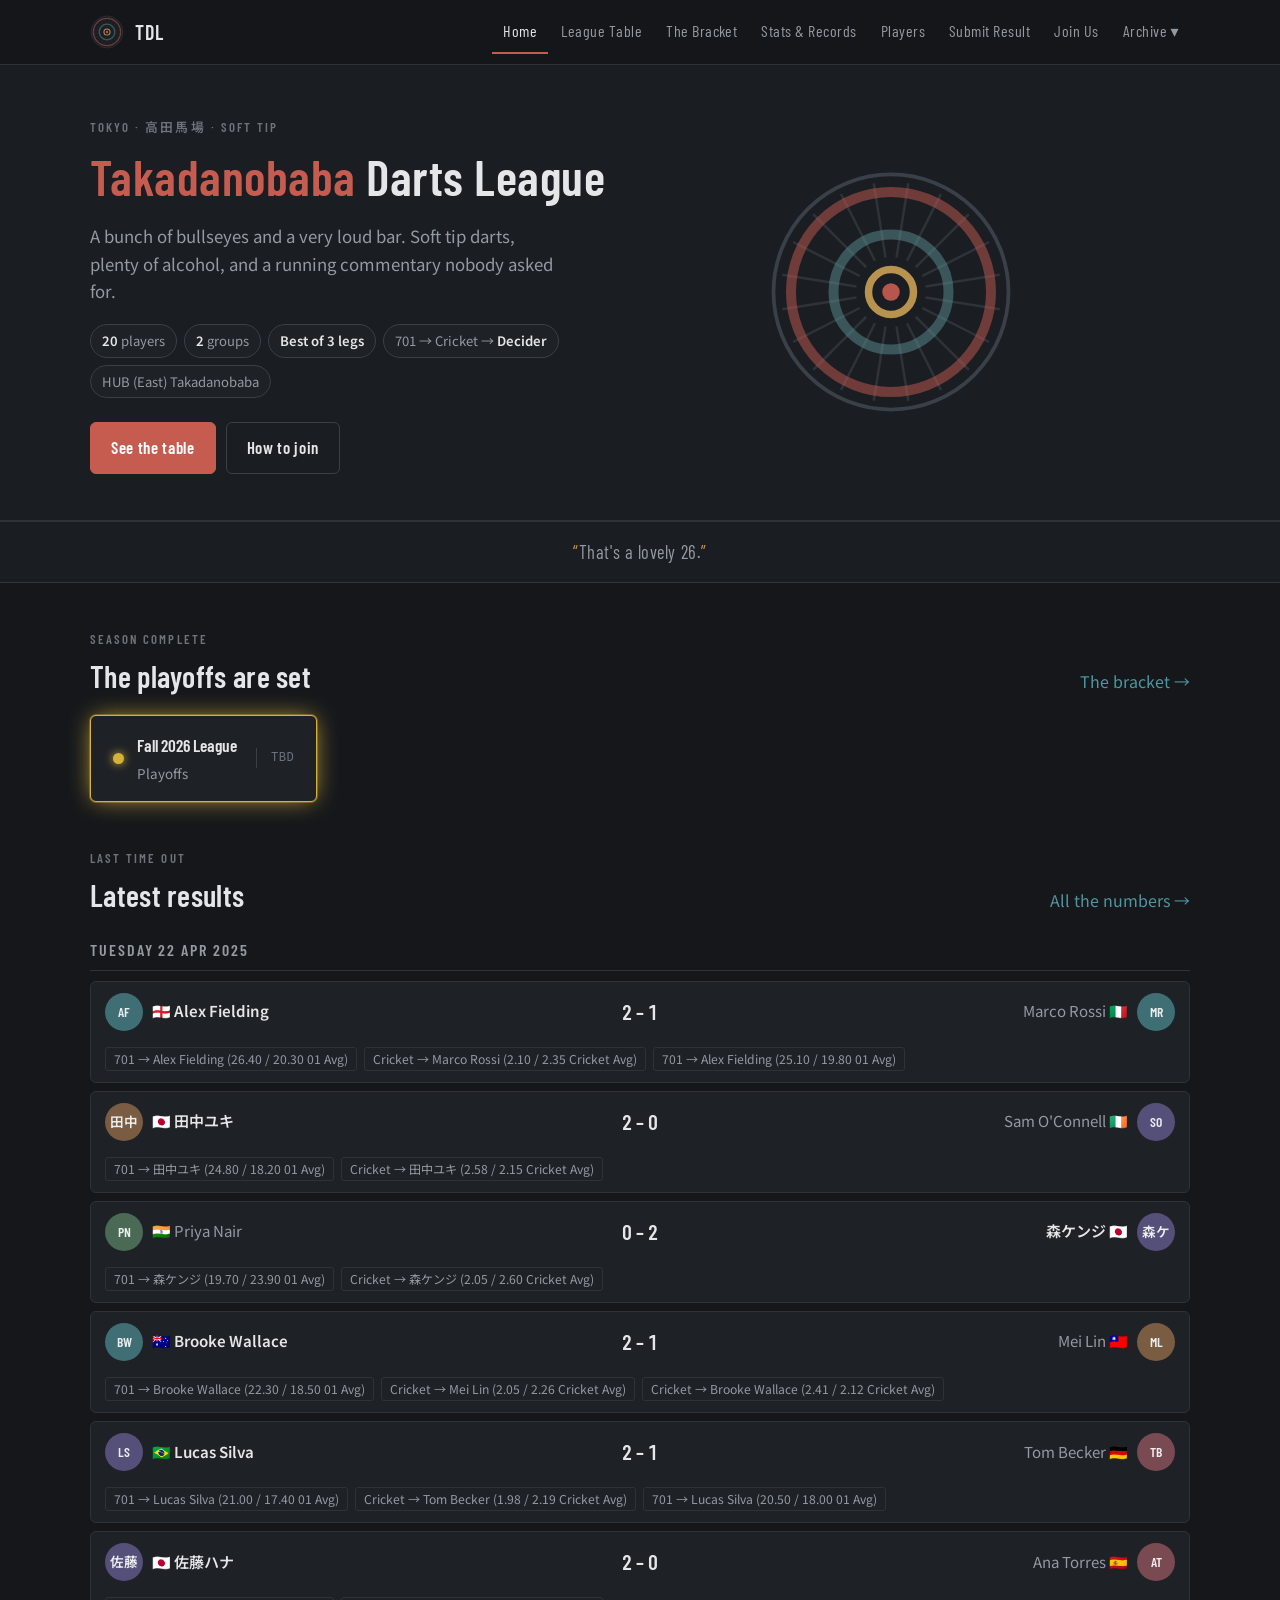
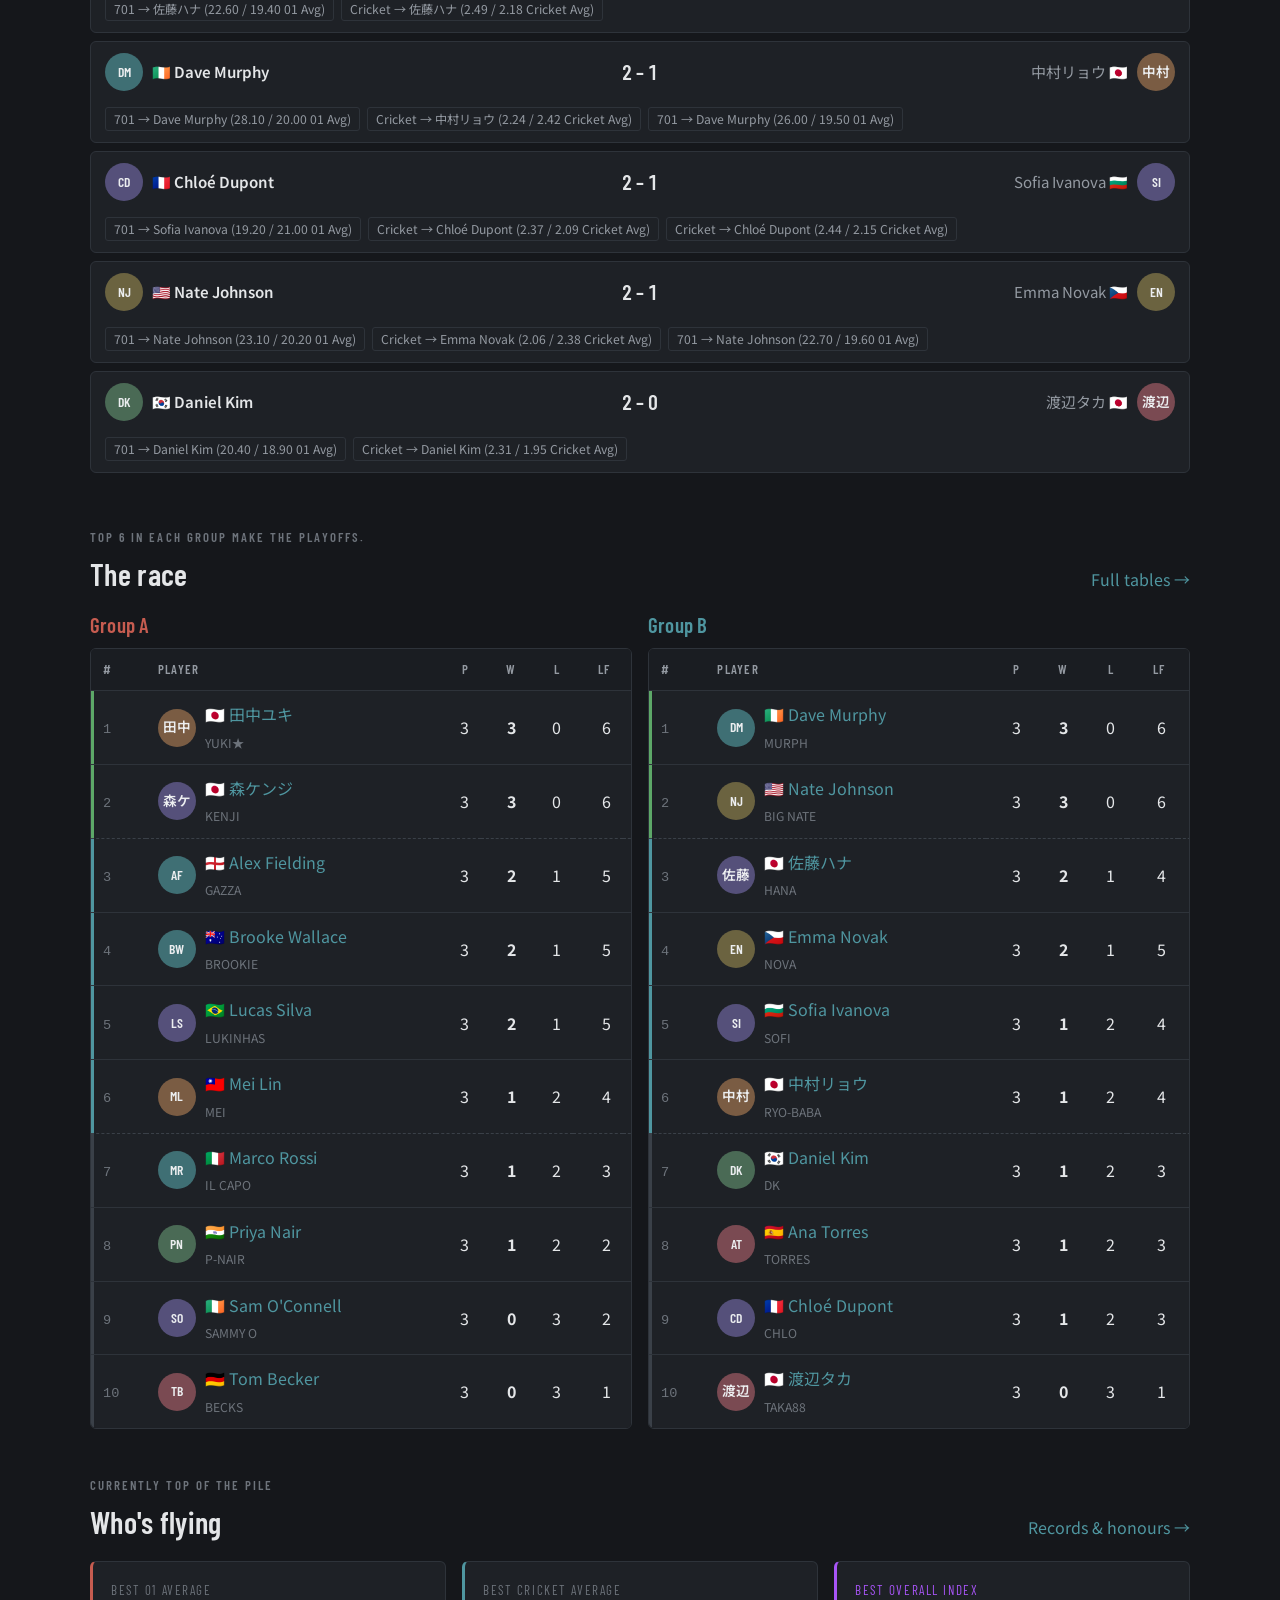
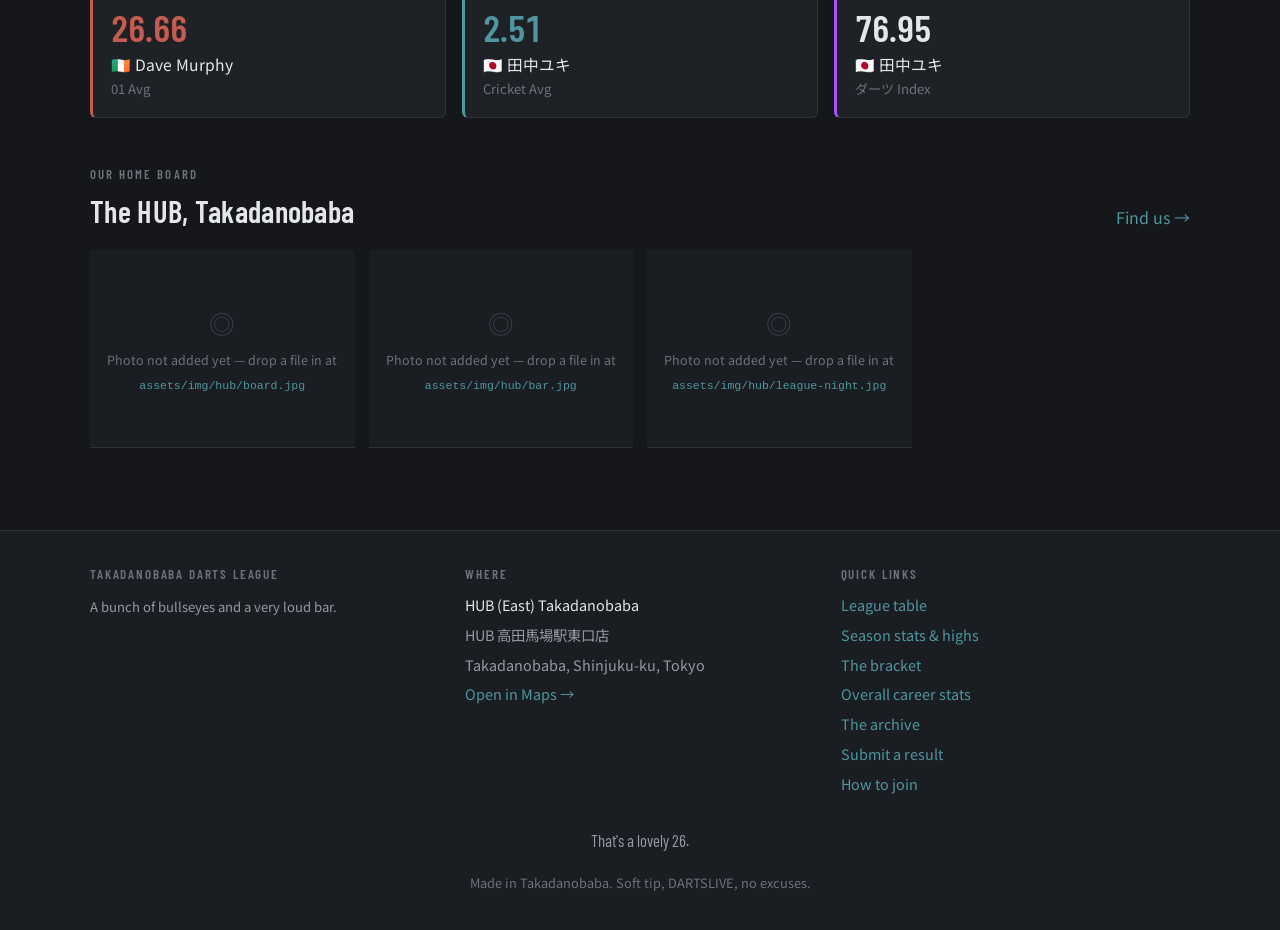
==== commit f3ee3b4e: "finalize the bracket, flip to playoffs and rework giant killer Co-authored-by: Copilot <223556219+Co" ====
--- a/index.html
+++ b/index.html
@@ -39,10 +39,10 @@
     <div class="wrap">
       <div class="section-head">
         <div>
-          <p class="eyebrow">Current league status</p>
-          <h2>Where things stand right now</h2>
+          <p class="eyebrow" id="status-eyebrow">Current league status</p>
+          <h2 id="status-heading">Where things stand right now</h2>
         </div>
-        <a href="playoffs.html">Playoff picture →</a>
+        <a href="playoffs.html" id="status-link">Playoff picture →</a>
       </div>
       <div id="status-board"></div>
     </div>
--- a/assets/css/styles.css
+++ b/assets/css/styles.css
@@ -285,6 +285,18 @@
   font-weight: 600;
 }
 .status-badge .status-text span { color: var(--muted); font-size: 0.84rem; }
+/* The date sits quietly on the right of the badge, so it's there if you look
+   for it and out of the way if you don't. */
+.status-badge .status-when {
+  margin-left: 6px;
+  padding-left: 14px;
+  border-left: 1px solid var(--line-2);
+  font-family: var(--font-mono);
+  font-size: 0.76rem;
+  letter-spacing: 0.04em;
+  color: var(--dim);
+  white-space: nowrap;
+}
 
 /* --------------------------------------------------------------- TABLE --- */
 .table-wrap {
@@ -482,6 +494,20 @@
   text-transform: uppercase;
   color: var(--muted);
 }
+/* Says which average an award is talking about, so "69.13 avg" can't be
+   mistaken for a cricket average. */
+.award-basis {
+  margin-left: auto;
+  font-family: var(--font-mono);
+  font-size: 0.62rem;
+  letter-spacing: 0.06em;
+  text-transform: uppercase;
+  color: var(--dim);
+  border: 1px solid var(--line);
+  border-radius: 999px;
+  padding: 1px 7px;
+  white-space: nowrap;
+}
 .award-blurb {
   margin: 0;
   font-size: 0.86rem;
@@ -708,6 +734,11 @@
   text-transform: none;
   letter-spacing: 0;
 }
+
+/* A competition with no page behind it. The badge still records the win,
+   it just isn't a link, so it shouldn't look like one. */
+.honour-badge.is-hidden-entry { cursor: default; }
+.honour-badge.is-hidden-entry .medal { opacity: 0.75; }
 
 /* ------------------------------------------------------------- AVATARS --- */
 .avatar {
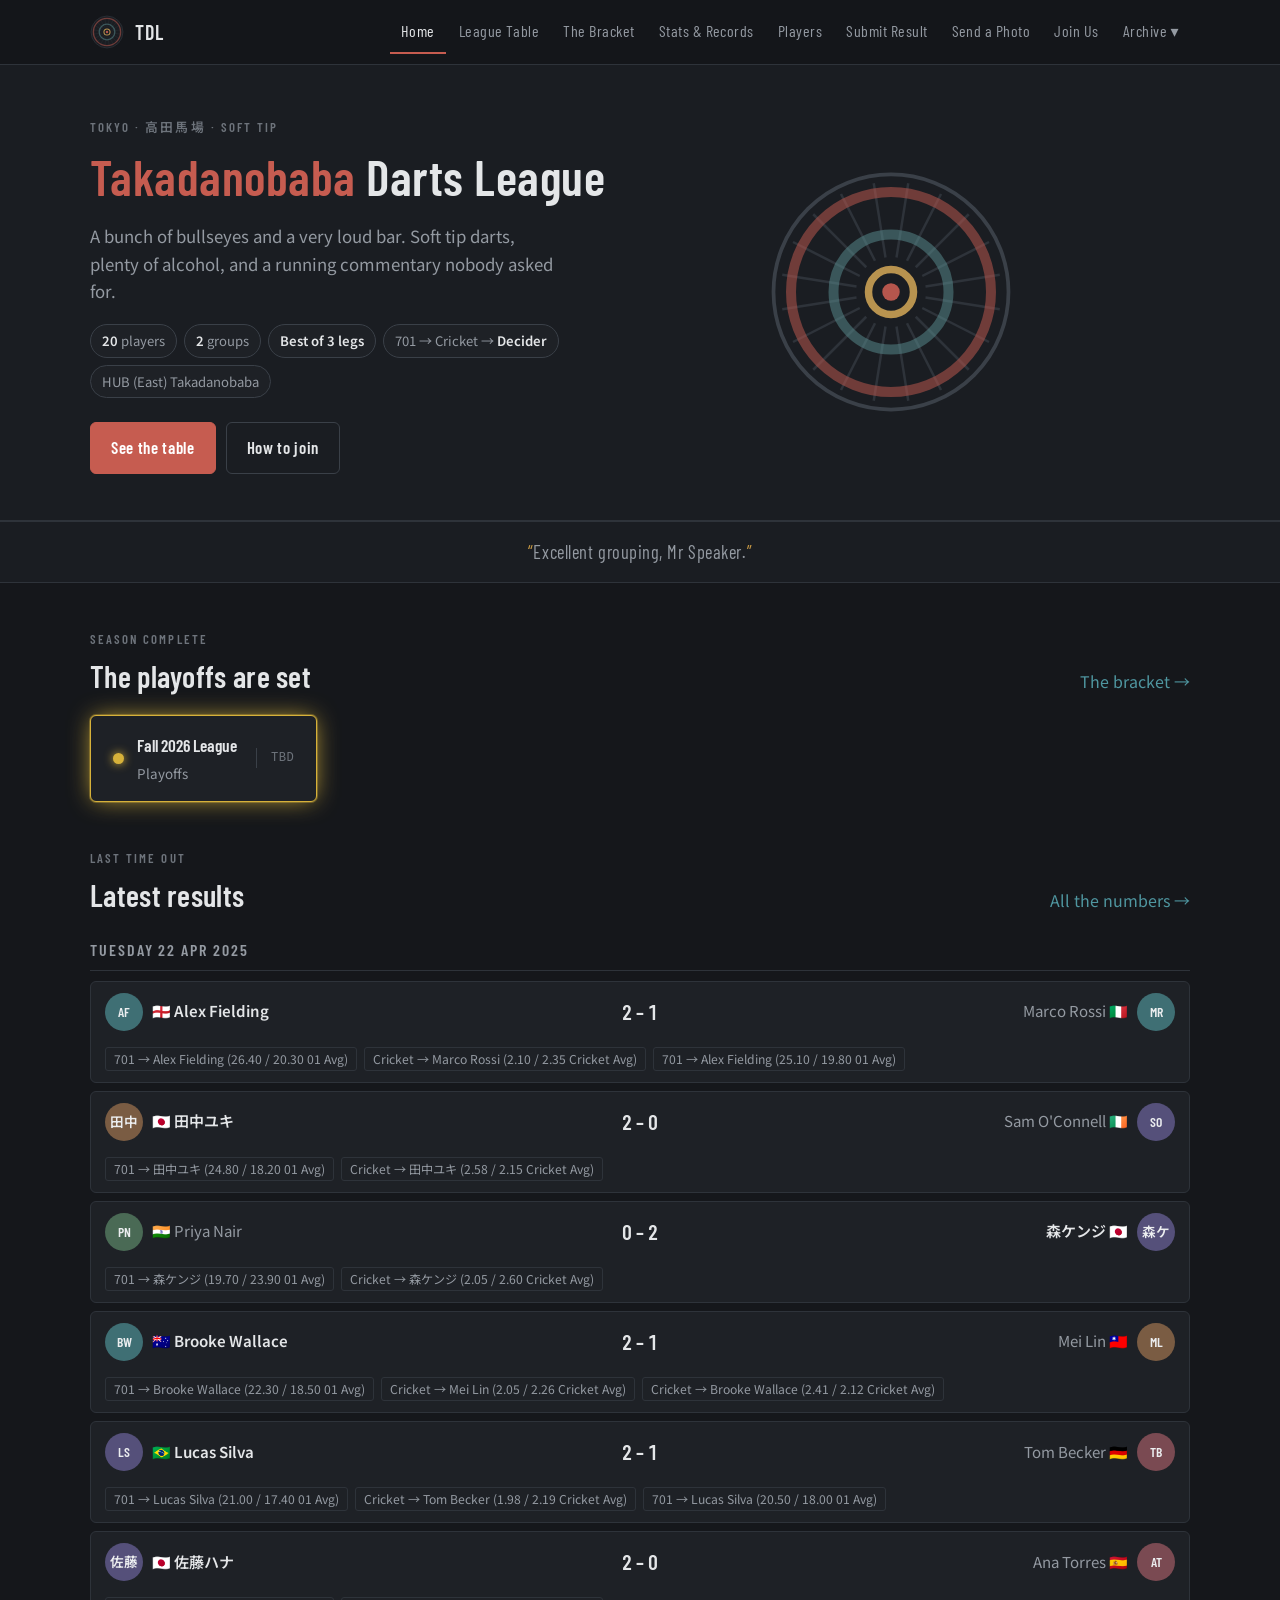
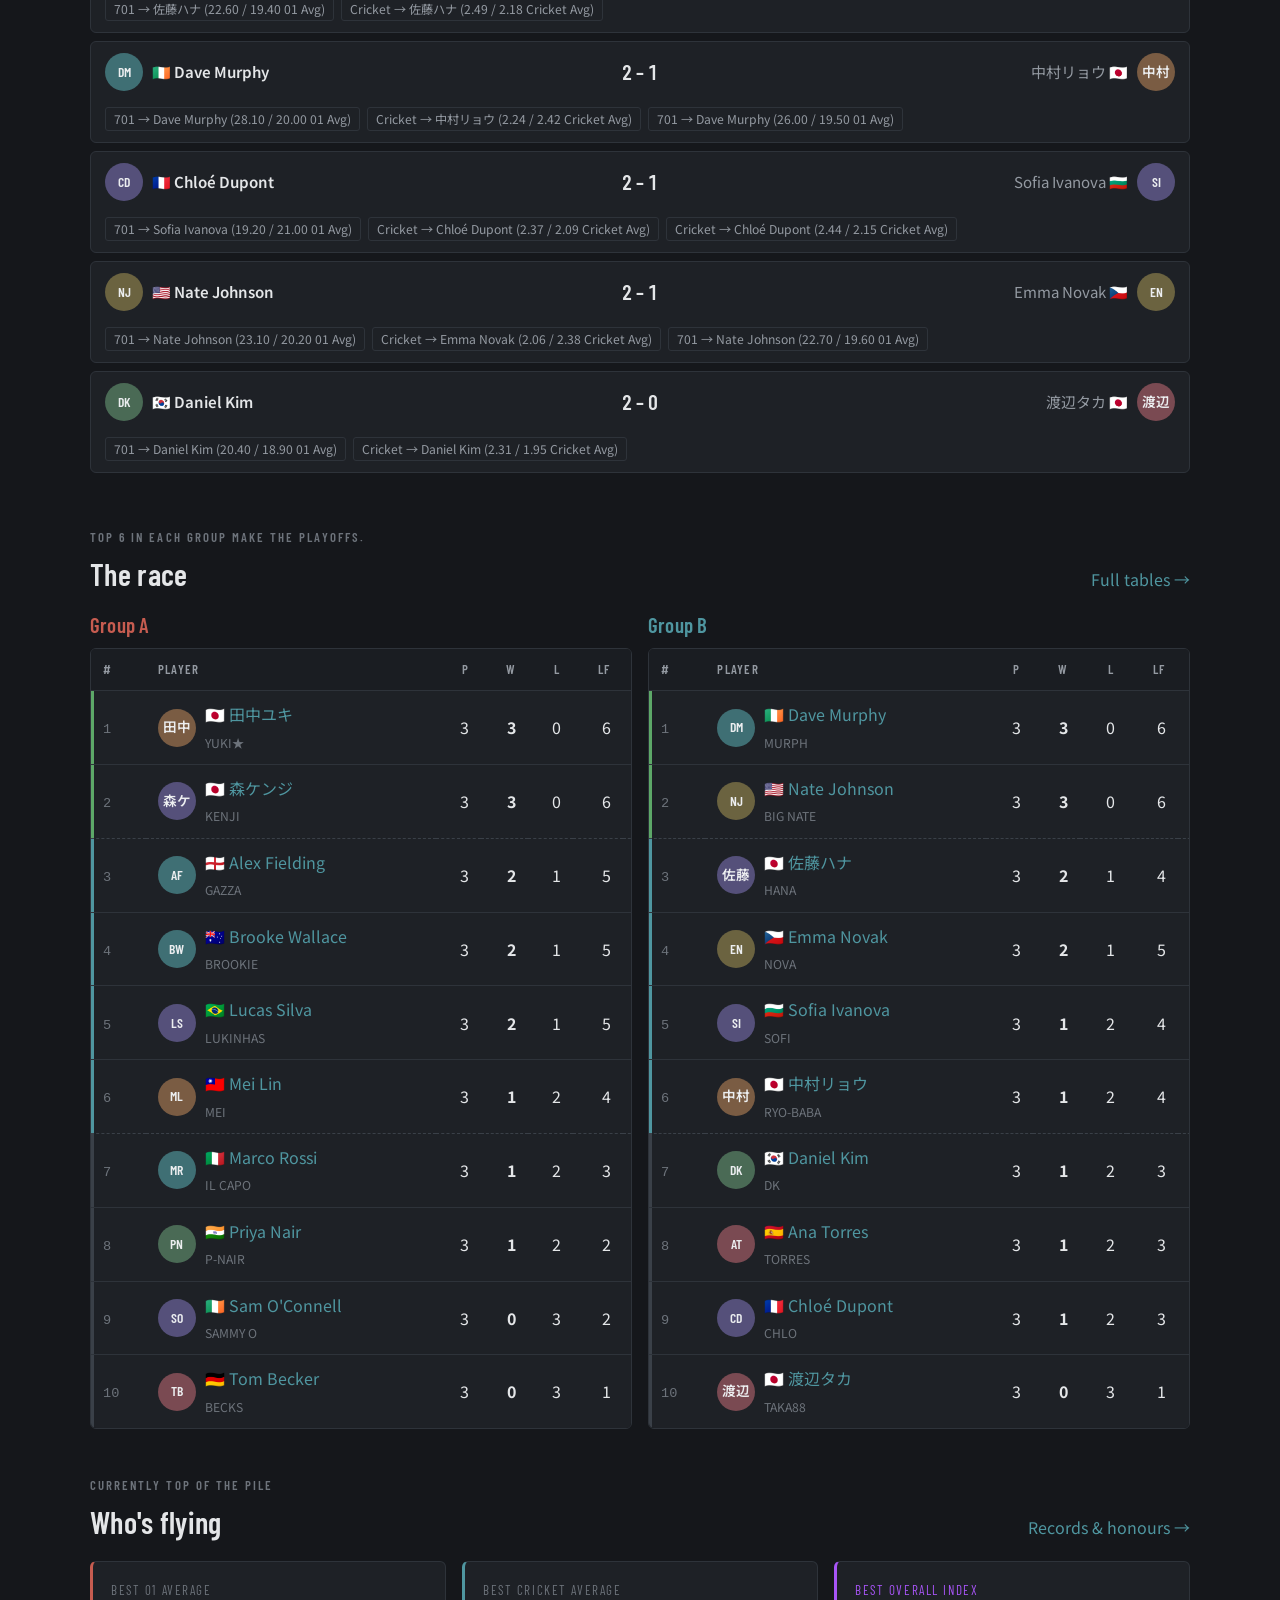
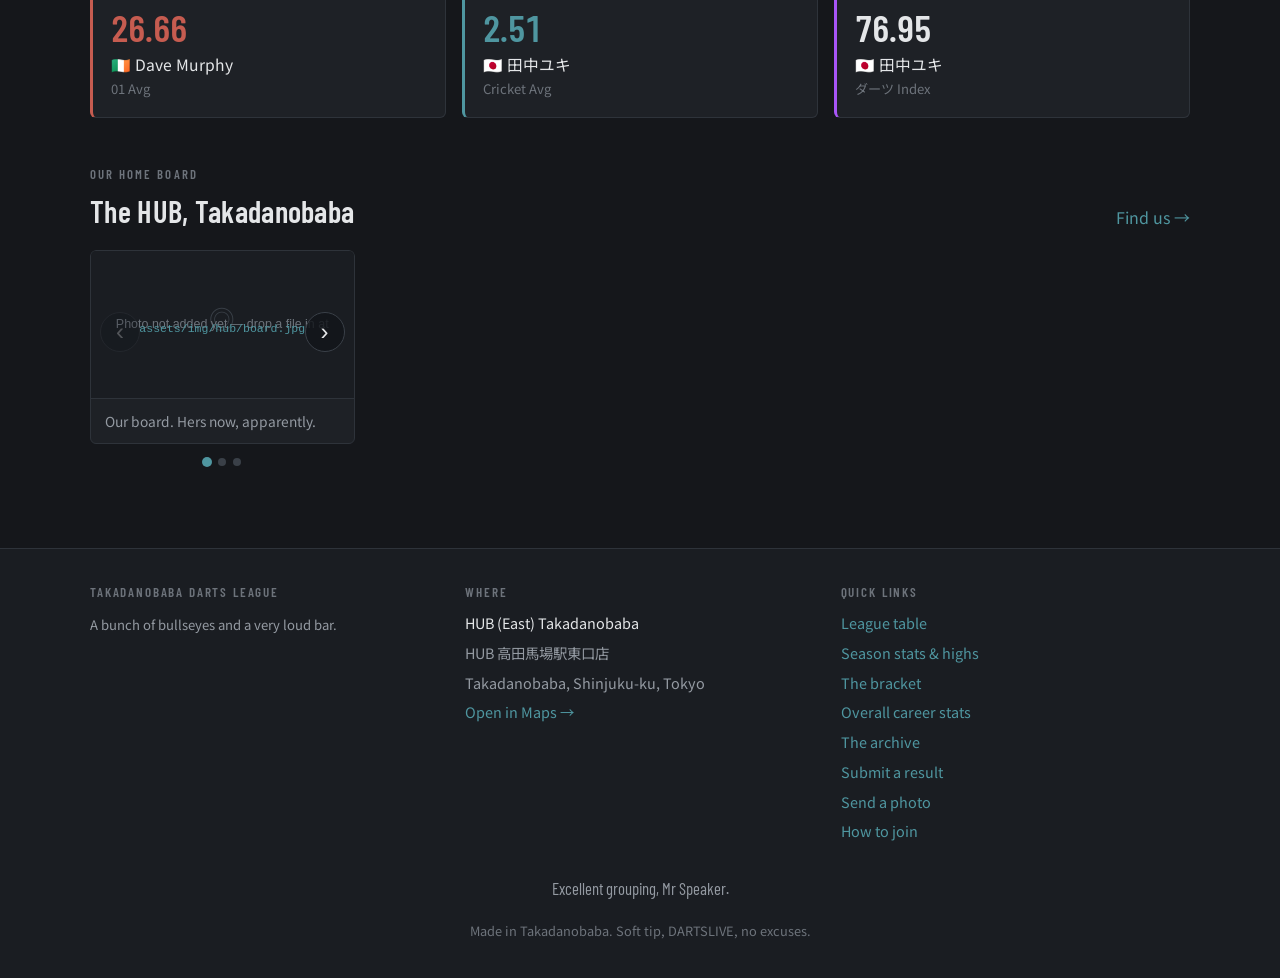
==== commit beb341a5: "add a photo carousel and a photo submission page Co-authored-by: Copilot <223556219+Copilot@users.no" ====
--- a/index.html
+++ b/index.html
@@ -114,6 +114,7 @@
   <script src="data/history.js"></script>
   <script src="data/archive.js"></script>
   <script src="data/playoffs.js"></script>
+  <script src="data/photos.js"></script>
   <script src="assets/js/core.js"></script>
   <script src="assets/js/pages.js"></script>
   <script src="assets/js/app.js"></script>
--- a/assets/css/styles.css
+++ b/assets/css/styles.css
@@ -920,6 +920,89 @@
 }
 .photo-missing .big { font-family: var(--font-head); font-size: 1.6rem; color: var(--line-2); }
 .photo-missing code { color: var(--accent-cool); word-break: break-all; font-size: 0.72rem; font-family: var(--font-mono); }
+
+/* ------------------------------------------------------------ CAROUSEL ---
+   A scroll-snap track rather than a JS slider: swipe, momentum and
+   keyboard scrolling all come free from the browser, and it degrades to a
+   plain horizontal strip if the script never runs. */
+.carousel { position: relative; }
+.car-viewport { overflow: hidden; border-radius: var(--radius); }
+.car-track {
+  display: flex;
+  gap: 14px;
+  overflow-x: auto;
+  scroll-snap-type: x mandatory;
+  scroll-behavior: smooth;
+  -webkit-overflow-scrolling: touch;
+  scrollbar-width: none;
+  padding-bottom: 2px;
+}
+.car-track::-webkit-scrollbar { display: none; }
+.car-track:focus-visible { outline: 2px solid var(--accent-cool); outline-offset: 3px; }
+
+.car-slide {
+  flex: 0 0 100%;
+  scroll-snap-align: start;
+  margin: 0;
+  border: 1px solid var(--line);
+  border-radius: var(--radius);
+  overflow: hidden;
+  background: var(--panel);
+}
+.car-slide .shot-btn { display: block; width: 100%; padding: 0; border: none; background: none; cursor: zoom-in; line-height: 0; }
+.car-slide img {
+  width: 100%;
+  aspect-ratio: 16 / 9;
+  object-fit: cover;
+  display: block;
+  transition: opacity 0.2s ease;
+}
+.car-slide .shot-btn:hover img,
+.car-slide .shot-btn:focus-visible img { opacity: 0.92; }
+.car-slide figcaption { padding: 11px 14px; font-size: 0.86rem; color: var(--muted); }
+.car-slide .photo-missing { aspect-ratio: 16 / 9; }
+
+.car-arrow {
+  position: absolute;
+  top: calc(50% - 26px);
+  transform: translateY(-50%);
+  width: 40px;
+  height: 40px;
+  display: grid;
+  place-items: center;
+  border-radius: 50%;
+  border: 1px solid var(--line-2);
+  background: rgba(18, 21, 26, 0.82);
+  color: var(--text);
+  font-size: 1.5rem;
+  line-height: 1;
+  cursor: pointer;
+  transition: background 0.15s ease, border-color 0.15s ease, opacity 0.15s ease;
+}
+.car-arrow:hover:not(:disabled) { background: rgba(30, 35, 42, 0.95); border-color: var(--accent-cool); }
+.car-arrow:disabled { opacity: 0.28; cursor: default; }
+.car-prev { left: 10px; }
+.car-next { right: 10px; }
+
+.car-dots { display: flex; justify-content: center; gap: 7px; margin-top: 12px; }
+.car-dot {
+  width: 8px;
+  height: 8px;
+  padding: 0;
+  border-radius: 50%;
+  border: none;
+  background: var(--line-2);
+  cursor: pointer;
+  transition: background 0.15s ease, transform 0.15s ease;
+}
+.car-dot:hover { background: var(--muted); }
+.car-dot.is-active { background: var(--accent-cool); transform: scale(1.25); }
+
+@media (max-width: 620px) {
+  .car-arrow { width: 34px; height: 34px; font-size: 1.25rem; top: calc(50% - 30px); }
+  .car-prev { left: 6px; }
+  .car-next { right: 6px; }
+}
 
 /* --- LIGHTBOX (popping out full images without cropping) ------------- */
 body.lightbox-locked { overflow: hidden; }
@@ -1373,6 +1456,17 @@
 .form-msg.is-ok   { color: var(--accent-good); }
 .form-msg.is-pending { color: var(--muted); }
 .form-msg.is-warn { color: var(--accent-warm); }
+
+/* Photo submission preview */
+.photo-preview { margin: 4px 0 0; }
+.photo-preview img {
+  max-width: 100%;
+  max-height: 320px;
+  border-radius: var(--radius);
+  border: 1px solid var(--line);
+  display: block;
+}
+.photo-preview p { margin: 7px 0 0; }
 #resultForm .btn:disabled { opacity: 0.55; cursor: not-allowed; }
 
 /* Matchup / already-played notice under player selectors */
